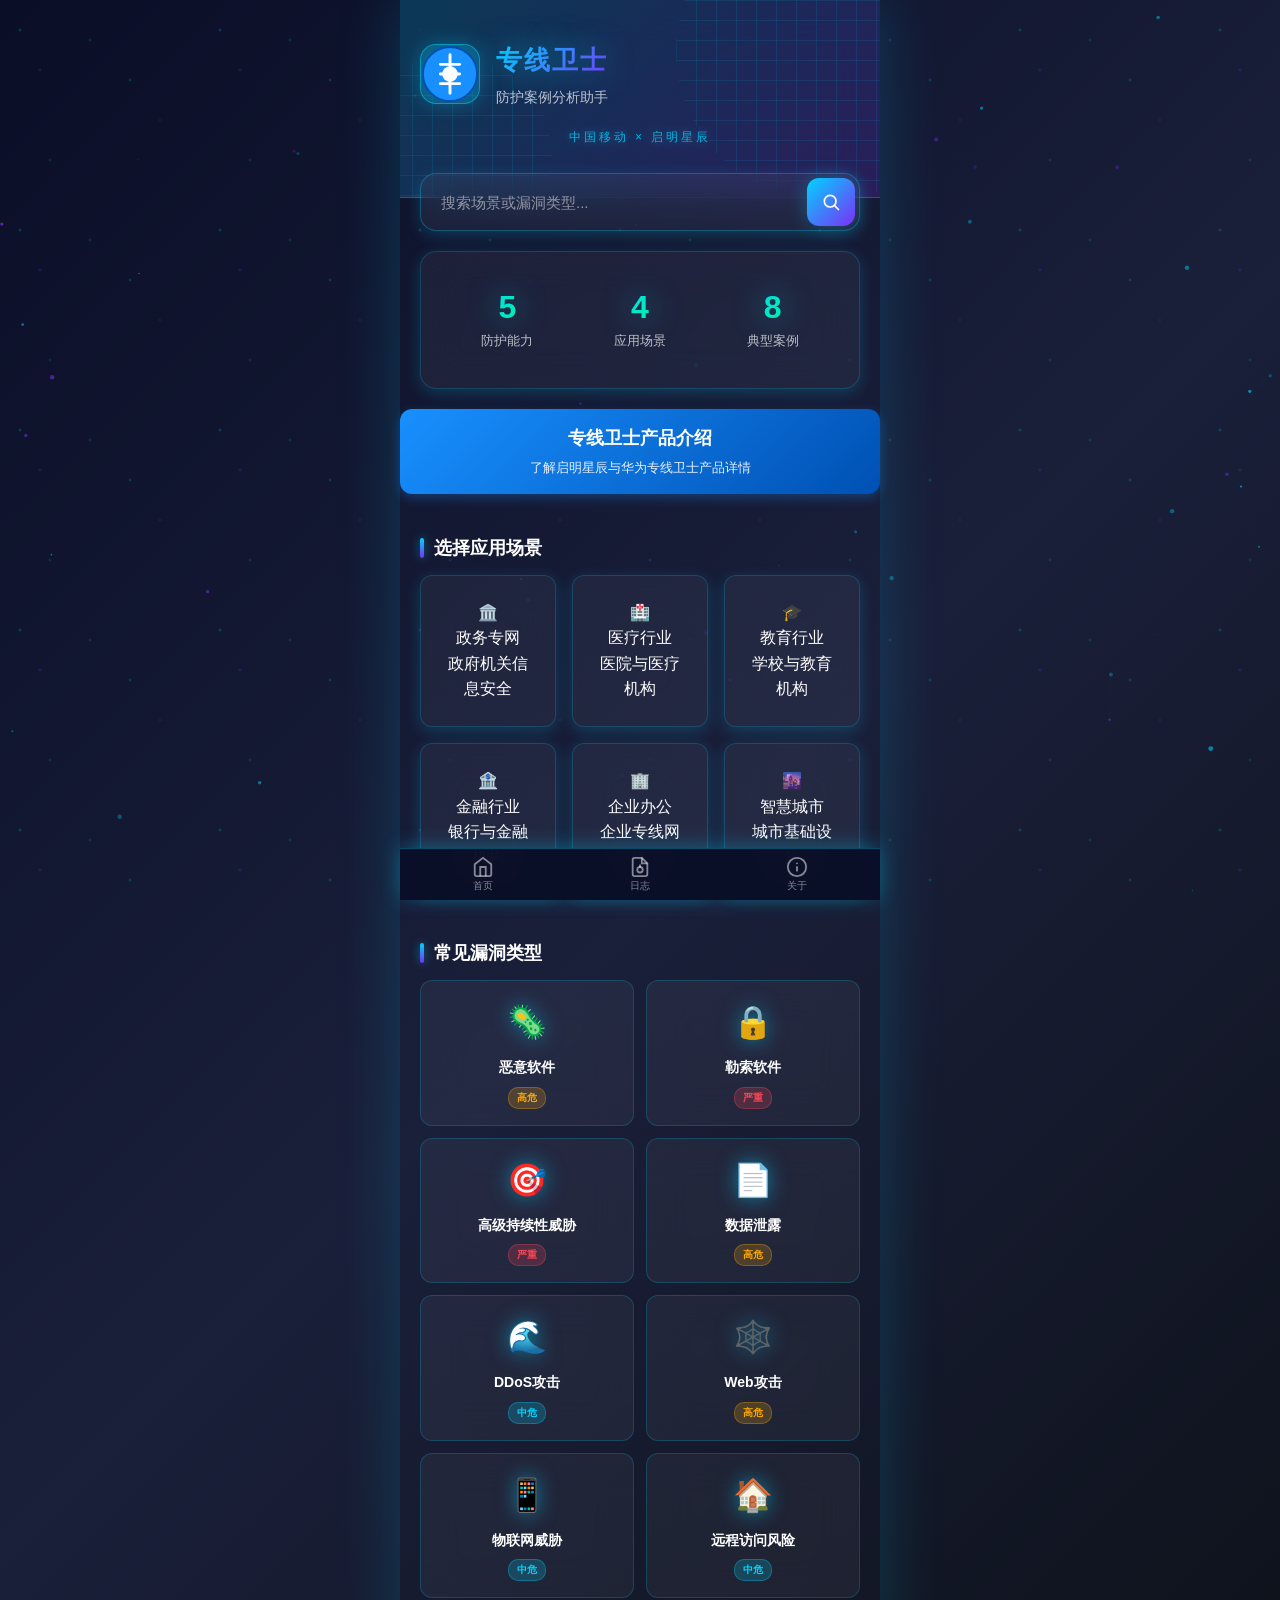
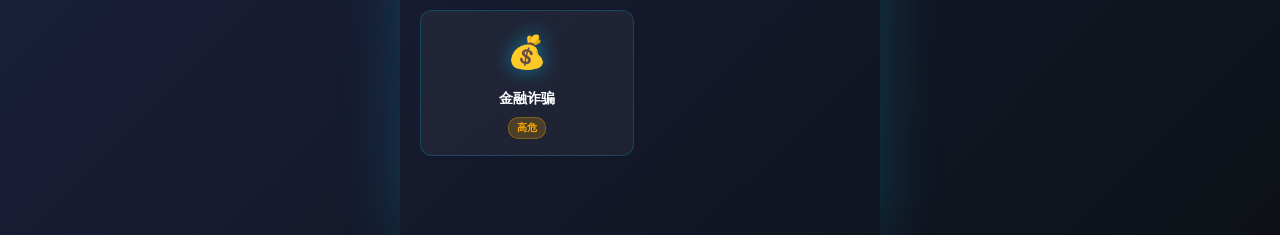
==== index.html @ b198fc7b "初始提交：专线卫士防护案例分析助手" ====
<!DOCTYPE html>
<html lang="zh-CN">
<head>
    <meta charset="UTF-8">
    <meta name="viewport" content="width=device-width, initial-scale=1.0, maximum-scale=1.0, user-scalable=no, viewport-fit=cover">
    <meta name="apple-mobile-web-app-capable" content="yes">
    <meta name="apple-mobile-web-app-status-bar-style" content="black-translucent">
    <meta name="theme-color" content="#ffffff">
    <meta name="apple-mobile-web-app-title" content="专线卫士">
    <title>专线卫士 - 防护案例分析助手</title>
    <link rel="stylesheet" href="styles-tech.css">
    <link rel="stylesheet" href="log-analysis-styles.css">
    <link rel="icon" href="data:image/svg+xml,<svg xmlns='http://www.w3.org/2000/svg' viewBox='0 0 100 100'><text y='.9em' font-size='90'>🛡️</text></svg>">
    <style>
        /* 终极适配：确保底部导航栏不被浏览器工具栏遮挡 */
        :root {
            --safe-area-inset-bottom: env(safe-area-inset-bottom, 0px);
            --safe-area-inset-bottom-constant: constant(safe-area-inset-bottom, 0px);
        }
        
        /* 针对不支持env()的浏览器的降级方案 */
        @supports not (padding-bottom: env(safe-area-inset-bottom)) {
            .tab-bar {
                padding-bottom: 60px !important;
            }
            #app {
                padding-bottom: 100px !important;
            }
        }
        
        /* 针对iOS Safari的特殊处理 */
        @supports (-webkit-touch-callout: none) {
            .tab-bar {
                padding-bottom: calc(70px + env(safe-area-inset-bottom, 0px)) !important;
            }
            #app {
                padding-bottom: calc(120px + env(safe-area-inset-bottom, 0px)) !important;
            }
        }
    </style>
</head>
<body>
    <div id="app">
        <!-- 页面容器 -->
        <div class="page-container">
            <!-- 首页 -->
            <div id="home-page" class="page active">
                <div class="header">
                    <div class="logo-section">
                        <div class="logo-icon">
                            <svg viewBox="0 0 60 60" width="60" height="60">
                                <circle cx="30" cy="30" r="28" fill="#1890ff" stroke="#0050b3" stroke-width="2"/>
                                <path d="M30 10 L30 50 M20 20 L40 20 M20 30 L40 30 M20 40 L40 40" stroke="white" stroke-width="3" stroke-linecap="round"/>
                                <circle cx="30" cy="30" r="8" fill="white"/>
                            </svg>
                        </div>
                        <div class="logo-text">
                            <h1>专线卫士</h1>
                            <p>防护案例分析助手</p>
                        </div>
                    </div>
                    <div class="subtitle">中国移动 × 启明星辰</div>
                </div>
                
                <div class="search-box">
                    <input type="text" id="search-input" placeholder="搜索场景或漏洞类型...">
                    <button class="search-btn">
                        <svg viewBox="0 0 24 24" width="20" height="20">
                            <circle cx="11" cy="11" r="7" fill="none" stroke="currentColor" stroke-width="2"/>
                            <line x1="16" y1="16" x2="21" y2="21" stroke="currentColor" stroke-width="2" stroke-linecap="round"/>
                        </svg>
                    </button>
                </div>
                
                <div class="quick-stats">
                    <div class="stat-item" onclick="switchTab('solutions')">
                        <span class="stat-num">8</span>
                        <span class="stat-label">防护能力</span>
                    </div>
                    <div class="stat-item" onclick="switchTab('scenarios')">
                        <span class="stat-num">6</span>
                        <span class="stat-label">应用场景</span>
                    </div>
                    <div class="stat-item" onclick="switchTab('cases')">
                        <span class="stat-num">12</span>
                        <span class="stat-label">典型案例</span>
                    </div>
                </div>
                
                <div class="product-button" onclick="window.location.href='product.html'" style="
                    background: linear-gradient(135deg, #1890ff 0%, #0050b3 100%);
                    color: white;
                    padding: 15px;
                    border-radius: 12px;
                    margin: 20px 0;
                    text-align: center;
                    box-shadow: 0 4px 12px rgba(24, 144, 255, 0.3);
                    cursor: pointer;
                ">
                    <div style="font-size: 18px; font-weight: 600; margin-bottom: 5px;">专线卫士产品介绍</div>
                    <div style="font-size: 13px; opacity: 0.9;">了解启明星辰与华为专线卫士产品详情</div>
                </div>
                
                <div class="section-title">
                    <span>选择应用场景</span>
                </div>
                
                <div class="scenario-grid" id="scenario-grid">
                    <!-- 场景卡片将由JS动态生成 -->
                </div>
                
                <div class="section-title">
                    <span>常见漏洞类型</span>
                </div>
                
                <div class="vulnerability-list" id="vulnerability-list">
                    <!-- 漏洞类型将由JS动态生成 -->
                </div>
            </div>
            
            <!-- 场景详情页 -->
            <div id="scenario-page" class="page">
                <div class="page-header">
                    <button class="back-btn" onclick="goBack()">
                        <svg viewBox="0 0 24 24" width="24" height="24">
                            <path d="M15 18l-6-6 6-6" fill="none" stroke="currentColor" stroke-width="2" stroke-linecap="round" stroke-linejoin="round"/>
                        </svg>
                    </button>
                    <h2 id="scenario-title">场景名称</h2>
                </div>
                
                <div class="scenario-info">
                    <div class="info-card">
                        <div class="info-icon">
                            <svg viewBox="0 0 24 24" width="24" height="24">
                                <circle cx="12" cy="12" r="10" fill="none" stroke="#1890ff" stroke-width="2"/>
                                <path d="M12 6v6l4 2" fill="none" stroke="#1890ff" stroke-width="2" stroke-linecap="round"/>
                            </svg>
                        </div>
                        <div class="info-content">
                            <h4>安全挑战</h4>
                            <p id="scenario-challenge">-</p>
                        </div>
                    </div>
                </div>
                
                <div class="section-title">
                    <span>相关漏洞类型</span>
                </div>
                
                <div class="scenario-vulnerabilities" id="scenario-vulnerabilities">
                    <!-- 相关漏洞将由JS动态生成 -->
                </div>
                
                <div class="section-title">
                    <span>防护案例</span>
                </div>
                
                <div class="case-list" id="case-list">
                    <!-- 案例将由JS动态生成 -->
                </div>
                
                <div class="section-title">
                    <span>专线卫士防护方案</span>
                </div>
                
                <div class="solution-card" id="solution-card">
                    <!-- 防护方案将由JS动态生成 -->
                </div>
            </div>
            
            <!-- 案例详情页 -->
            <div id="case-page" class="page">
                <div class="page-header">
                    <button class="back-btn" onclick="goBack()">
                        <svg viewBox="0 0 24 24" width="24" height="24">
                            <path d="M15 18l-6-6 6-6" fill="none" stroke="currentColor" stroke-width="2" stroke-linecap="round" stroke-linejoin="round"/>
                        </svg>
                    </button>
                    <h2>案例详情</h2>
                </div>
                
                <div class="case-detail" id="case-detail">
                    <!-- 案例详情将由JS动态生成 -->
                </div>
            </div>
            
            <!-- 漏洞详情页 -->
            <div id="vuln-page" class="page">
                <div class="page-header">
                    <button class="back-btn" onclick="goBack()">
                        <svg viewBox="0 0 24 24" width="24" height="24">
                            <path d="M15 18l-6-6 6-6" fill="none" stroke="currentColor" stroke-width="2" stroke-linecap="round" stroke-linejoin="round"/>
                        </svg>
                    </button>
                    <h2 id="vuln-title">漏洞类型</h2>
                </div>
                
                <div class="vuln-detail" id="vuln-detail">
                    <!-- 漏洞详情将由JS动态生成 -->
                </div>
            </div>
            
            <!-- 场景列表页（独立） -->
            <div id="scenarios-page" class="page">
                <div class="page-header">
                    <button class="back-btn" onclick="goBack()">
                        <svg viewBox="0 0 24 24" width="24" height="24">
                            <path d="M15 18l-6-6 6-6" fill="none" stroke="currentColor" stroke-width="2" stroke-linecap="round" stroke-linejoin="round"/>
                        </svg>
                    </button>
                    <div class="page-title">
                        <h2>应用场景</h2>
                        <p>选择行业场景，查看防护案例</p>
                    </div>
                </div>
                <div class="scenario-list-page" id="scenario-list-page">
                    <!-- 场景列表将由JS动态生成 -->
                </div>
            </div>
            
            <!-- 漏洞列表页（独立） -->
            <div id="vulns-page" class="page">
                <div class="page-header">
                    <button class="back-btn" onclick="goBack()">
                        <svg viewBox="0 0 24 24" width="24" height="24">
                            <path d="M15 18l-6-6 6-6" fill="none" stroke="currentColor" stroke-width="2" stroke-linecap="round" stroke-linejoin="round"/>
                        </svg>
                    </button>
                    <div class="page-title">
                        <h2>漏洞类型</h2>
                        <p>了解常见安全威胁与防护方案</p>
                    </div>
                </div>
                <div class="vuln-list-page" id="vuln-list-page">
                    <!-- 漏洞列表将由JS动态生成 -->
                </div>
            </div>
            
            <!-- 防护能力页面 -->
            <div id="solutions-page" class="page">
                <div class="page-header">
                    <button class="back-btn" onclick="goBack()">
                        <svg viewBox="0 0 24 24" width="24" height="24">
                            <path d="M15 18l-6-6 6-6" fill="none" stroke="currentColor" stroke-width="2" stroke-linecap="round" stroke-linejoin="round"/>
                        </svg>
                    </button>
                    <div class="page-title">
                        <h2>防护能力</h2>
                        <p>专线卫士八大核心防护能力</p>
                    </div>
                </div>
                <div class="solutions-list" id="solutions-list">
                    <!-- 防护能力列表将由JS动态生成 -->
                </div>
            </div>
            
            <!-- 典型案例页面 -->
            <div id="cases-page" class="page">
                <div class="page-header">
                    <button class="back-btn" onclick="goBack()">
                        <svg viewBox="0 0 24 24" width="24" height="24">
                            <path d="M15 18l-6-6 6-6" fill="none" stroke="currentColor" stroke-width="2" stroke-linecap="round" stroke-linejoin="round"/>
                        </svg>
                    </button>
                    <div class="page-title">
                        <h2>典型案例</h2>
                        <p>各行业安全防护成功案例</p>
                    </div>
                </div>
                <div class="cases-list" id="cases-list">
                    <!-- 典型案例列表将由JS动态生成 -->
                </div>
            </div>
            
            <!-- 关于页面 -->
            <div id="about-page" class="page">
                <div class="page-header">
                    <button class="back-btn" onclick="goBack()">
                        <svg viewBox="0 0 24 24" width="24" height="24">
                            <path d="M15 18l-6-6 6-6" fill="none" stroke="currentColor" stroke-width="2" stroke-linecap="round" stroke-linejoin="round"/>
                        </svg>
                    </button>
                    <div class="page-title">
                        <h2>关于</h2>
                        <p>产品信息与相关协议</p>
                    </div>
                </div>
                <div class="about-content" id="about-content">
                    <!-- 关于页面内容将由JS动态生成 -->
                </div>
            </div>
            
            <!-- 案例详情页 -->
            <div id="case-detail-page" class="page">
                <div class="page-header">
                    <button class="back-btn" onclick="goBack()">
                        <svg viewBox="0 0 24 24" width="24" height="24">
                            <path d="M15 18l-6-6 6-6" fill="none" stroke="currentColor" stroke-width="2" stroke-linecap="round" stroke-linejoin="round"/>
                        </svg>
                    </button>
                    <div class="page-title">
                        <h2>案例详情</h2>
                        <p>查看完整案例信息</p>
                    </div>
                </div>
                <div class="case-detail-content" id="case-detail-content">
                    <!-- 案例详情内容将由JS动态生成 -->
                </div>
            </div>
            
            <!-- 日志分析页面 -->
            <div id="log-analysis-page" class="page">
                <div class="page-header">
                    <button class="back-btn" onclick="goBack()">
                        <svg viewBox="0 0 24 24" width="24" height="24">
                            <path d="M15 18l-6-6 6-6" fill="none" stroke="currentColor" stroke-width="2" stroke-linecap="round" stroke-linejoin="round"/>
                        </svg>
                    </button>
                    <div class="page-title">
                        <h2>日志分析</h2>
                        <p>上传日志，智能分析安全威胁</p>
                    </div>
                </div>
                <div class="log-analysis-content" id="log-analysis-content">
                    <!-- 日志分析内容将由JS动态生成 -->
                </div>
            </div>

            <!-- 协议详情页 -->
            <div id="agreement-page" class="page">
                <div class="page-header">
                    <button class="back-btn" onclick="goBack()">
                        <svg viewBox="0 0 24 24" width="24" height="24">
                            <path d="M15 18l-6-6 6-6" fill="none" stroke="currentColor" stroke-width="2" stroke-linecap="round" stroke-linejoin="round"/>
                        </svg>
                    </button>
                    <div class="page-title">
                        <h2 id="agreement-title">协议详情</h2>
                    </div>
                </div>
                <div class="agreement-content" id="agreement-content">
                    <!-- 协议内容将由JS动态生成 -->
                </div>
            </div>
            
            <!-- 证书详情页 -->
            <div id="certificate-page" class="page">
                <div class="page-header">
                    <button class="back-btn" onclick="goBack()">
                        <svg viewBox="0 0 24 24" width="24" height="24">
                            <path d="M15 18l-6-6 6-6" fill="none" stroke="currentColor" stroke-width="2" stroke-linecap="round" stroke-linejoin="round"/>
                        </svg>
                    </button>
                    <div class="page-title">
                        <h2 id="certificate-title">证书详情</h2>
                    </div>
                </div>
                <div class="certificate-content" id="certificate-content">
                    <!-- 证书内容将由JS动态生成 -->
                </div>
            </div>
            
        </div>
        
        <!-- 底部导航 -->
        <div class="tab-bar">
            <div class="tab-item" data-page="home" onclick="switchTab('home')">
                <svg viewBox="0 0 24 24" width="24" height="24">
                    <path d="M3 9l9-7 9 7v11a2 2 0 01-2 2H5a2 2 0 01-2-2V9z" fill="none" stroke="currentColor" stroke-width="2"/>
                    <polyline points="9,22 9,12 15,12 15,22" fill="none" stroke="currentColor" stroke-width="2"/>
                </svg>
                <span>首页</span>
            </div>
            <div class="tab-item" data-page="log-analysis" onclick="switchTab('log-analysis')">
                <svg viewBox="0 0 24 24" width="24" height="24">
                    <path d="M14 2H6a2 2 0 00-2 2v16a2 2 0 002 2h12a2 2 0 002-2V8z" fill="none" stroke="currentColor" stroke-width="2"/>
                    <polyline points="14,2 14,8 20,8" fill="none" stroke="currentColor" stroke-width="2"/>
                    <circle cx="12" cy="15" r="3" fill="none" stroke="currentColor" stroke-width="2"/>
                    <line x1="12" y1="12" x2="12" y2="10" stroke="currentColor" stroke-width="2" stroke-linecap="round"/>
                </svg>
                <span>日志</span>
            </div>
            <div class="tab-item" data-page="about" onclick="switchTab('about')">
                <svg viewBox="0 0 24 24" width="24" height="24">
                    <circle cx="12" cy="12" r="10" fill="none" stroke="currentColor" stroke-width="2"/>
                    <path d="M12 16v-4M12 8h.01" fill="none" stroke="currentColor" stroke-width="2" stroke-linecap="round"/>
                </svg>
                <span>关于</span>
            </div>
        </div>
    </div>

    <script src="app.js"></script>
    <script src="effects.js"></script>
</body>
</html>
---- styles-tech.css ----
/* 科技感主题样式 - 专线卫士 */

/* 全局样式重置 */
* {
    margin: 0;
    padding: 0;
    box-sizing: border-box;
    -webkit-tap-highlight-color: transparent;
}

:root {
    /* 科技感配色 */
    --primary-color: #00d4ff;
    --primary-dark: #0099cc;
    --primary-light: rgba(0, 212, 255, 0.1);
    --secondary-color: #7b2ff7;
    --accent-color: #00ff88;
    
    /* 背景色 */
    --bg-gradient-start: #0a0e27;
    --bg-gradient-mid: #1a1f3a;
    --bg-gradient-end: #0d1117;
    
    /* 卡片背景 */
    --card-bg: rgba(255, 255, 255, 0.05);
    --card-border: rgba(255, 255, 255, 0.1);
    
    /* 文字颜色 */
    --text-primary: #ffffff;
    --text-secondary: rgba(255, 255, 255, 0.7);
    --text-tertiary: rgba(255, 255, 255, 0.5);
    
    /* 功能色 */
    --success-color: #00ff88;
    --warning-color: #ffaa00;
    --danger-color: #ff4757;
    
    /* 阴影 */
    --shadow-sm: 0 2px 8px rgba(0, 212, 255, 0.2);
    --shadow-md: 0 4px 16px rgba(0, 212, 255, 0.3);
    --shadow-lg: 0 8px 32px rgba(0, 212, 255, 0.4);
    
    /* 圆角 */
    --border-radius: 16px;
    --border-radius-sm: 12px;
    
    /* 过渡 */
    --transition: all 0.3s cubic-bezier(0.4, 0, 0.2, 1);
}

body {
    font-family: -apple-system, BlinkMacSystemFont, 'Segoe UI', 'PingFang SC', 'Hiragino Sans GB', 'Microsoft YaHei', sans-serif;
    background: linear-gradient(135deg, var(--bg-gradient-start) 0%, var(--bg-gradient-mid) 50%, var(--bg-gradient-end) 100%);
    color: var(--text-primary);
    line-height: 1.6;
    min-height: 100vh;
    overflow-x: hidden;
    -webkit-font-smoothing: antialiased;
    position: relative;
}

/* 粒子背景 */
body::before {
    content: '';
    position: fixed;
    top: 0;
    left: 0;
    width: 100%;
    height: 100%;
    background-image: 
        radial-gradient(2px 2px at 20px 30px, rgba(0, 212, 255, 0.3), transparent),
        radial-gradient(2px 2px at 40px 70px, rgba(123, 47, 247, 0.3), transparent),
        radial-gradient(2px 2px at 50px 160px, rgba(0, 212, 255, 0.2), transparent),
        radial-gradient(2px 2px at 90px 40px, rgba(0, 255, 136, 0.2), transparent),
        radial-gradient(2px 2px at 130px 80px, rgba(0, 212, 255, 0.3), transparent),
        radial-gradient(2px 2px at 160px 120px, rgba(123, 47, 247, 0.2), transparent);
    background-size: 200px 200px;
    animation: particleMove 20s linear infinite;
    pointer-events: none;
    z-index: 0;
}

@keyframes particleMove {
    0% {
        transform: translate(0, 0);
    }
    100% {
        transform: translate(-200px, -200px);
    }
}

#app {
    min-height: 100vh;
    padding-bottom: 80px;
    max-width: 480px;
    margin: 0 auto;
    position: relative;
    z-index: 1;
    background: transparent;
}

/* 页面容器 */
.page-container {
    min-height: 100vh;
    position: relative;
}

.page {
    display: none;
    animation: fadeIn 0.3s ease;
}

.page.active {
    display: block;
}

@keyframes fadeIn {
    from {
        opacity: 0;
        transform: translateY(10px);
    }
    to {
        opacity: 1;
        transform: translateY(0);
    }
}

/* 首页头部 - 科技感设计 */
.header {
    background: linear-gradient(135deg, rgba(0, 212, 255, 0.2) 0%, rgba(123, 47, 247, 0.2) 100%);
    backdrop-filter: blur(20px);
    -webkit-backdrop-filter: blur(20px);
    padding: 40px 20px 50px;
    color: white;
    position: relative;
    overflow: hidden;
    border-bottom: 1px solid rgba(0, 212, 255, 0.3);
}

.header::before {
    content: '';
    position: absolute;
    top: -50%;
    right: -20%;
    width: 300px;
    height: 300px;
    background: radial-gradient(circle, rgba(0, 212, 255, 0.3), transparent);
    border-radius: 50%;
    animation: float 6s ease-in-out infinite;
}

.header::after {
    content: '';
    position: absolute;
    bottom: -30%;
    left: -10%;
    width: 200px;
    height: 200px;
    background: radial-gradient(circle, rgba(123, 47, 247, 0.3), transparent);
    border-radius: 50%;
    animation: float 8s ease-in-out infinite reverse;
}

/* 网格线装饰 */
.header::before,
.header::after {
    background: 
        linear-gradient(90deg, rgba(0, 212, 255, 0.1) 1px, transparent 1px),
        linear-gradient(0deg, rgba(0, 212, 255, 0.1) 1px, transparent 1px);
    background-size: 20px 20px;
}

@keyframes float {
    0%, 100% {
        transform: translate(0, 0);
    }
    50% {
        transform: translate(20px, -20px);
    }
}

.logo-section {
    display: flex;
    align-items: center;
    gap: 16px;
    position: relative;
    z-index: 1;
}

.logo-icon {
    flex-shrink: 0;
    width: 60px;
    height: 60px;
    background: rgba(0, 212, 255, 0.2);
    border-radius: 16px;
    display: flex;
    align-items: center;
    justify-content: center;
    backdrop-filter: blur(10px);
    border: 1px solid rgba(0, 212, 255, 0.5);
    box-shadow: 0 0 20px rgba(0, 212, 255, 0.3);
    animation: iconGlow 2s ease-in-out infinite;
}

@keyframes iconGlow {
    0%, 100% {
        box-shadow: 0 0 20px rgba(0, 212, 255, 0.3);
    }
    50% {
        box-shadow: 0 0 30px rgba(0, 212, 255, 0.6);
    }
}

.logo-text h1 {
    font-size: 26px;
    font-weight: 700;
    margin-bottom: 4px;
    background: linear-gradient(135deg, #00d4ff 0%, #7b2ff7 100%);
    -webkit-background-clip: text;
    -webkit-text-fill-color: transparent;
    background-clip: text;
    letter-spacing: 2px;
    text-shadow: 0 0 30px rgba(0, 212, 255, 0.5);
}

.logo-text p {
    font-size: 14px;
    opacity: 0.9;
    font-weight: 400;
    color: rgba(255, 255, 255, 0.8);
}

.subtitle {
    margin-top: 20px;
    font-size: 12px;
    opacity: 0.8;
    text-align: center;
    letter-spacing: 3px;
    color: var(--primary-color);
    text-shadow: 0 0 10px rgba(0, 212, 255, 0.5);
}

/* 搜索框 - 科技感设计 */
.search-box {
    margin: -25px 20px 20px;
    background: rgba(255, 255, 255, 0.05);
    backdrop-filter: blur(20px);
    -webkit-backdrop-filter: blur(20px);
    border-radius: var(--border-radius);
    box-shadow: 0 4px 16px rgba(0, 212, 255, 0.2);
    display: flex;
    align-items: center;
    padding: 4px;
    position: relative;
    z-index: 10;
    transition: var(--transition);
    border: 1px solid rgba(0, 212, 255, 0.3);
}

.search-box:focus-within {
    box-shadow: 0 4px 20px rgba(0, 212, 255, 0.4);
    transform: translateY(-2px);
    border-color: var(--primary-color);
}

.search-box input {
    flex: 1;
    border: none;
    padding: 14px 16px;
    font-size: 15px;
    outline: none;
    background: transparent;
    color: var(--text-primary);
}

.search-box input::placeholder {
    color: var(--text-tertiary);
}

.search-box .search-btn {
    width: 48px;
    height: 48px;
    border: none;
    background: linear-gradient(135deg, var(--primary-color) 0%, var(--secondary-color) 100%);
    border-radius: 12px;
    color: white;
    cursor: pointer;
    display: flex;
    align-items: center;
    justify-content: center;
    transition: var(--transition);
    box-shadow: 0 0 20px rgba(0, 212, 255, 0.3);
}

.search-box .search-btn:hover {
    transform: scale(1.05);
    box-shadow: 0 0 30px rgba(0, 212, 255, 0.6);
}

.search-box .search-btn:active {
    transform: scale(0.95);
}

/* 快速统计 - 科技感卡片 */
.quick-stats {
    display: flex;
    justify-content: space-around;
    padding: 24px 20px;
    background: rgba(255, 255, 255, 0.05);
    backdrop-filter: blur(20px);
    -webkit-backdrop-filter: blur(20px);
    margin: 0 20px 20px;
    border-radius: var(--border-radius);
    box-shadow: 0 4px 16px rgba(0, 212, 255, 0.2);
    border: 1px solid rgba(0, 212, 255, 0.2);
}

.stat-item {
    text-align: center;
    cursor: pointer;
    transition: var(--transition);
    padding: 12px 20px;
    border-radius: 12px;
    flex: 1;
    position: relative;
    overflow: hidden;
}

.stat-item::before {
    content: '';
    position: absolute;
    top: 0;
    left: -100%;
    width: 100%;
    height: 100%;
    background: linear-gradient(90deg, transparent, rgba(0, 212, 255, 0.1), transparent);
    transition: left 0.5s ease;
}

.stat-item:hover::before {
    left: 100%;
}

.stat-item:hover {
    background: rgba(0, 212, 255, 0.1);
    transform: translateY(-4px);
    box-shadow: 0 4px 12px rgba(0, 212, 255, 0.3);
}

.stat-item:active {
    transform: translateY(-2px);
}

.stat-num {
    display: block;
    font-size: 32px;
    font-weight: 700;
    background: linear-gradient(135deg, var(--primary-color) 0%, var(--accent-color) 100%);
    -webkit-background-clip: text;
    -webkit-text-fill-color: transparent;
    background-clip: text;
    line-height: 1.2;
    text-shadow: 0 0 30px rgba(0, 212, 255, 0.5);
}

.stat-label {
    font-size: 13px;
    color: var(--text-secondary);
    margin-top: 4px;
    font-weight: 500;
}

/* 区块标题 */
.section-title {
    padding: 20px 20px 12px;
    font-size: 18px;
    font-weight: 600;
    color: var(--text-primary);
}

.section-title span {
    position: relative;
    padding-left: 14px;
}

.section-title span::before {
    content: '';
    position: absolute;
    left: 0;
    top: 50%;
    transform: translateY(-50%);
    width: 4px;
    height: 20px;
    background: linear-gradient(180deg, var(--primary-color) 0%, var(--secondary-color) 100%);
    border-radius: 2px;
    box-shadow: 0 0 10px rgba(0, 212, 255, 0.5);
}

/* 场景网格 - 科技感卡片 */
.scenario-grid {
    display: grid;
    grid-template-columns: repeat(2, 1fr);
    gap: 16px;
    padding: 0 20px 24px;
}

.scenario-card {
    background: rgba(255, 255, 255, 0.05);
    backdrop-filter: blur(20px);
    -webkit-backdrop-filter: blur(20px);
    border-radius: var(--border-radius-sm);
    padding: 24px 20px;
    text-align: center;
    box-shadow: 0 4px 16px rgba(0, 212, 255, 0.2);
    cursor: pointer;
    transition: var(--transition);
    border: 1px solid rgba(0, 212, 255, 0.2);
    position: relative;
    overflow: hidden;
}

.scenario-card::before {
    content: '';
    position: absolute;
    top: 0;
    left: 0;
    right: 0;
    height: 3px;
    background: linear-gradient(90deg, var(--primary-color) 0%, var(--secondary-color) 100%);
    transform: scaleX(0);
    transition: var(--transition);
    box-shadow: 0 0 10px rgba(0, 212, 255, 0.5);
}

.scenario-card:hover {
    transform: translateY(-6px);
    box-shadow: 0 8px 24px rgba(0, 212, 255, 0.4);
    border-color: var(--primary-color);
    background: rgba(0, 212, 255, 0.1);
}

.scenario-card:hover::before {
    transform: scaleX(1);
}

.scenario-card:active {
    transform: translateY(-3px);
}

.scenario-card .icon {
    font-size: 40px;
    margin-bottom: 16px;
    display: block;
    filter: drop-shadow(0 0 10px rgba(0, 212, 255, 0.5));
}

.scenario-card h3 {
    font-size: 16px;
    font-weight: 600;
    color: var(--text-primary);
    margin-bottom: 8px;
}

.scenario-card p {
    font-size: 12px;
    color: var(--text-secondary);
    line-height: 1.5;
}

/* 漏洞列表 - 科技感设计 */
.vulnerability-list {
    padding: 0 20px 24px;
}

.vuln-item {
    background: rgba(255, 255, 255, 0.05);
    backdrop-filter: blur(20px);
    -webkit-backdrop-filter: blur(20px);
    border-radius: var(--border-radius-sm);
    padding: 18px;
    margin-bottom: 12px;
    box-shadow: 0 4px 12px rgba(0, 212, 255, 0.15);
    cursor: pointer;
    transition: var(--transition);
    display: flex;
    align-items: center;
    gap: 16px;
    border-left: 4px solid transparent;
    border: 1px solid rgba(0, 212, 255, 0.15);
}

.vuln-item:hover {
    box-shadow: 0 4px 20px rgba(0, 212, 255, 0.3);
    transform: translateX(4px);
    border-left-color: var(--danger-color);
    background: rgba(255, 71, 87, 0.05);
}

.vuln-item:active {
    transform: translateX(2px);
}

.vuln-item .vuln-icon {
    width: 52px;
    height: 52px;
    border-radius: 14px;
    display: flex;
    align-items: center;
    justify-content: center;
    font-size: 24px;
    flex-shrink: 0;
    background: rgba(255, 71, 87, 0.1);
    border: 1px solid rgba(255, 71, 87, 0.3);
}

.vuln-item .vuln-info {
    flex: 1;
}

.vuln-item .vuln-info h4 {
    font-size: 16px;
    font-weight: 600;
    color: var(--text-primary);
    margin-bottom: 6px;
}

.vuln-item .vuln-info p {
    font-size: 13px;
    color: var(--text-secondary);
    line-height: 1.5;
}

.vuln-item .arrow {
    color: var(--text-tertiary);
    font-size: 20px;
    flex-shrink: 0;
}

/* 页面头部 - 科技感设计 */
.page-header {
    background: linear-gradient(135deg, rgba(0, 212, 255, 0.2) 0%, rgba(123, 47, 247, 0.2) 100%);
    backdrop-filter: blur(20px);
    -webkit-backdrop-filter: blur(20px);
    padding: 20px;
    display: flex;
    align-items: center;
    gap: 16px;
    color: white;
    position: sticky;
    top: 0;
    z-index: 100;
    box-shadow: 0 2px 8px rgba(0, 212, 255, 0.3);
    border-bottom: 1px solid rgba(0, 212, 255, 0.3);
}

.back-btn {
    background: rgba(0, 212, 255, 0.2);
    border: 1px solid rgba(0, 212, 255, 0.5);
    border-radius: 10px;
    width: 40px;
    height: 40px;
    display: flex;
    align-items: center;
    justify-content: center;
    cursor: pointer;
    transition: all 0.3s ease;
    flex-shrink: 0;
    box-shadow: 0 0 10px rgba(0, 212, 255, 0.3);
}

.back-btn:hover {
    background: rgba(0, 212, 255, 0.3);
    transform: scale(1.05);
    box-shadow: 0 0 20px rgba(0, 212, 255, 0.5);
}

.back-btn:active {
    transform: scale(0.95);
}

.back-btn svg {
    color: white;
}

.page-title {
    flex: 1;
}

.page-title h2 {
    font-size: 20px;
    font-weight: 600;
    margin-bottom: 4px;
    background: linear-gradient(135deg, #ffffff 0%, var(--primary-color) 100%);
    -webkit-background-clip: text;
    -webkit-text-fill-color: transparent;
    background-clip: text;
}

.page-title p {
    font-size: 13px;
    opacity: 0.9;
    color: var(--text-secondary);
}

/* 场景信息卡片 */
.scenario-info {
    padding: 20px;
}

.info-card {
    background: rgba(255, 255, 255, 0.05);
    backdrop-filter: blur(20px);
    -webkit-backdrop-filter: blur(20px);
    border-radius: var(--border-radius);
    padding: 20px;
    box-shadow: 0 4px 16px rgba(0, 212, 255, 0.2);
    display: flex;
    gap: 16px;
    border: 1px solid rgba(0, 212, 255, 0.2);
}

.info-icon {
    width: 48px;
    height: 48px;
    background: rgba(0, 212, 255, 0.1);
    border-radius: 12px;
    display: flex;
    align-items: center;
    justify-content: center;
    flex-shrink: 0;
    border: 1px solid rgba(0, 212, 255, 0.3);
}

.info-content h4 {
    font-size: 14px;
    color: var(--text-secondary);
    margin-bottom: 8px;
}

.info-content p {
    font-size: 15px;
    color: var(--text-primary);
    line-height: 1.6;
}

/* 继续添加其他页面样式... */
/* 由于文件较长，我会分段添加 */

/* 案例列表 - 科技感卡片 */
.case-list {
    padding: 0 20px 20px;
}

.case-item {
    background: rgba(255, 255, 255, 0.05);
    backdrop-filter: blur(20px);
    -webkit-backdrop-filter: blur(20px);
    border-radius: var(--border-radius);
    overflow: hidden;
    margin-bottom: 12px;
    box-shadow: 0 4px 16px rgba(0, 212, 255, 0.2);
    cursor: pointer;
    transition: var(--transition);
    border: 1px solid rgba(0, 212, 255, 0.15);
}

.case-item:hover {
    box-shadow: 0 8px 24px rgba(0, 212, 255, 0.4);
    transform: translateY(-2px);
    border-color: var(--primary-color);
}

.case-item .case-header {
    padding: 16px;
    display: flex;
    justify-content: space-between;
    align-items: center;
    background: linear-gradient(135deg, rgba(0, 212, 255, 0.1) 0%, rgba(123, 47, 247, 0.1) 100%);
    border-bottom: 1px solid rgba(0, 212, 255, 0.2);
}

.case-item .case-title {
    font-size: 15px;
    font-weight: 600;
    color: var(--primary-color);
}

.case-item .case-tag {
    padding: 4px 10px;
    background: linear-gradient(135deg, var(--primary-color) 0%, var(--secondary-color) 100%);
    color: white;
    border-radius: 20px;
    font-size: 11px;
    box-shadow: 0 0 10px rgba(0, 212, 255, 0.3);
}

.case-item .case-body {
    padding: 16px;
}

.case-item .case-desc {
    font-size: 14px;
    color: var(--text-secondary);
    line-height: 1.6;
    margin-bottom: 12px;
}

.case-item .case-result {
    display: flex;
    align-items: center;
    gap: 8px;
    padding: 10px 12px;
    background: rgba(0, 255, 136, 0.05);
    border-radius: 8px;
    font-size: 13px;
    color: var(--accent-color);
    border: 1px solid rgba(0, 255, 136, 0.2);
}

/* 防护方案卡片 */
.solution-card {
    padding: 0 20px 20px;
}

.solution-item {
    background: rgba(255, 255, 255, 0.05);
    backdrop-filter: blur(20px);
    -webkit-backdrop-filter: blur(20px);
    border-radius: var(--border-radius);
    padding: 16px;
    margin-bottom: 12px;
    box-shadow: 0 4px 12px rgba(0, 212, 255, 0.15);
    border-left: 4px solid var(--primary-color);
    border: 1px solid rgba(0, 212, 255, 0.2);
}

.solution-item h4 {
    font-size: 15px;
    font-weight: 600;
    color: var(--primary-color);
    margin-bottom: 10px;
    display: flex;
    align-items: center;
    gap: 8px;
    text-shadow: 0 0 10px rgba(0, 212, 255, 0.3);
}

.solution-item ul {
    list-style: none;
    padding: 0;
}

.solution-item li {
    font-size: 14px;
    color: var(--text-secondary);
    padding: 6px 0;
    padding-left: 20px;
    position: relative;
}

.solution-item li::before {
    content: '✓';
    position: absolute;
    left: 0;
    color: var(--accent-color);
    font-weight: bold;
    text-shadow: 0 0 10px rgba(0, 255, 136, 0.5);
}

/* 底部导航 - 科技感设计 */
.tab-bar {
    position: fixed;
    bottom: 0;
    left: 0;
    right: 0;
    background: rgba(10, 14, 39, 0.95);
    backdrop-filter: blur(20px);
    -webkit-backdrop-filter: blur(20px);
    display: flex;
    justify-content: space-around;
    align-items: center;
    padding: 4px 4px 26px 4px;
    box-shadow: 0 -2px 20px rgba(0, 212, 255, 0.3);
    z-index: 2147483647;
    border-top: 1px solid rgba(0, 212, 255, 0.3);
    -webkit-transform: translate3d(0, 0, 0);
    transform: translate3d(0, 0, 0);
}

/* 移动端优化 */
@media (max-width: 480px) {
    #app {
        padding-bottom: 70px;
    }

    .tab-bar {
        padding: 4px 2px 28px 2px;
        gap: 0;
        background: rgba(10, 14, 39, 0.95);
    }

    .tab-item {
        padding: 4px 6px;
        gap: 2px;
        max-width: 80px;
    }

    .tab-item svg {
        width: 24px;
        height: 24px;
    }

    .tab-item span {
        font-size: 10px;
        line-height: 1.1;
        font-weight: 500;
    }
}

.tab-item {
    display: flex;
    flex-direction: column;
    align-items: center;
    justify-content: center;
    gap: 2px;
    padding: 3px 6px;
    cursor: pointer;
    transition: all 0.25s ease;
    color: rgba(255, 255, 255, 0.5);
    flex: 1;
    max-width: 80px;
    min-width: 0;
    border-radius: 8px;
}

.tab-item:hover {
    background: rgba(0, 212, 255, 0.1);
    color: var(--primary-color);
}

.tab-item.active {
    color: var(--primary-color);
    background: rgba(0, 212, 255, 0.15);
    box-shadow: 0 0 20px rgba(0, 212, 255, 0.2);
}

.tab-item.active svg {
    transform: scale(1.15);
    filter: drop-shadow(0 0 10px rgba(0, 212, 255, 0.5));
}

.tab-item svg {
    width: 22px;
    height: 22px;
    flex-shrink: 0;
    transition: all 0.25s ease;
}

.tab-item span {
    font-size: 10px;
    white-space: nowrap;
    overflow: hidden;
    text-overflow: ellipsis;
    max-width: 100%;
    line-height: 1.1;
    font-weight: 500;
}

.tab-item.active span {
    font-weight: 600;
}

/* 加载动画 */
.loading {
    display: flex;
    justify-content: center;
    align-items: center;
    padding: 40px;
}

.loading-spinner {
    width: 40px;
    height: 40px;
    border: 3px solid rgba(0, 212, 255, 0.2);
    border-top-color: var(--primary-color);
    border-radius: 50%;
    animation: spin 1s linear infinite;
    box-shadow: 0 0 20px rgba(0, 212, 255, 0.3);
}

@keyframes spin {
    to {
        transform: rotate(360deg);
    }
}

/* 滚动条美化 */
::-webkit-scrollbar {
    width: 6px;
}

::-webkit-scrollbar-track {
    background: rgba(255, 255, 255, 0.05);
}

::-webkit-scrollbar-thumb {
    background: linear-gradient(180deg, var(--primary-color) 0%, var(--secondary-color) 100%);
    border-radius: 3px;
}

::-webkit-scrollbar-thumb:hover {
    background: linear-gradient(180deg, var(--primary-dark) 0%, #6a1fd6 100%);
}

/* 动画效果 */
@keyframes pulse {
    0%, 100% {
        opacity: 1;
    }
    50% {
        opacity: 0.7;
    }
}

@keyframes slideInRight {
    from {
        opacity: 0;
        transform: translateX(20px);
    }
    to {
        opacity: 1;
        transform: translateX(0);
    }
}

@keyframes slideInUp {
    from {
        opacity: 0;
        transform: translateY(20px);
    }
    to {
        opacity: 1;
        transform: translateY(0);
    }
}

/* 卡片悬停效果增强 */
.scenario-card,
.vuln-item,
.case-item {
    animation: slideInUp 0.3s ease;
}

/* 按钮点击波纹效果 */
button {
    position: relative;
    overflow: hidden;
}

button::after {
    content: '';
    position: absolute;
    top: 50%;
    left: 50%;
    width: 0;
    height: 0;
    border-radius: 50%;
    background: rgba(255, 255, 255, 0.5);
    transform: translate(-50%, -50%);
    transition: width 0.6s, height 0.6s;
}

button:active::after {
    width: 300px;
    height: 300px;
    opacity: 0;
}

/* 响应式设计 */
@media (min-width: 769px) {
    .scenario-grid {
        grid-template-columns: repeat(3, 1fr);
    }
    
    #app {
        background: transparent;
        box-shadow: 0 0 60px rgba(0, 212, 255, 0.2);
    }
    
    body {
        background: linear-gradient(135deg, #0a0e27 0%, #1a1f3a 50%, #0d1117 100%);
    }
    
    .tab-bar {
        max-width: 480px;
        left: 50%;
        transform: translateX(-50%);
    }
}

/* 打印样式 */
@media print {
    .tab-bar,
    .search-box,
    .page-header .back-btn {
        display: none;
    }
    
    #app {
        padding-bottom: 0;
    }
    
    body {
        background: white;
        color: black;
    }
}

/* ============================================
   漏洞按钮网格布局 - 科技感设计
   ============================================ */

.vuln-button-grid {
    display: grid;
    grid-template-columns: repeat(auto-fill, minmax(150px, 1fr));
    gap: 12px;
    padding: 0 20px 24px;
}

.vuln-button {
    background: rgba(255, 255, 255, 0.05);
    backdrop-filter: blur(20px);
    -webkit-backdrop-filter: blur(20px);
    border-radius: 12px;
    padding: 16px;
    text-align: center;
    cursor: pointer;
    transition: all 0.3s cubic-bezier(0.4, 0, 0.2, 1);
    border: 1px solid rgba(0, 212, 255, 0.2);
    position: relative;
    overflow: hidden;
}

.vuln-button::before {
    content: '';
    position: absolute;
    top: 0;
    left: 0;
    right: 0;
    height: 3px;
    background: linear-gradient(90deg, var(--primary-color) 0%, var(--secondary-color) 100%);
    transform: scaleX(0);
    transition: transform 0.3s ease;
}

.vuln-button:hover {
    transform: translateY(-4px);
    box-shadow: 0 8px 24px rgba(0, 212, 255, 0.4);
    border-color: var(--primary-color);
    background: rgba(0, 212, 255, 0.1);
}

.vuln-button:hover::before {
    transform: scaleX(1);
}

.vuln-button:active {
    transform: translateY(-2px);
}

.vuln-btn-icon {
    font-size: 32px;
    margin-bottom: 8px;
    filter: drop-shadow(0 0 10px rgba(0, 212, 255, 0.5));
}

.vuln-btn-name {
    font-size: 14px;
    font-weight: 600;
    color: var(--text-primary);
    margin-bottom: 4px;
}

.vuln-btn-severity {
    display: inline-block;
    padding: 2px 8px;
    border-radius: 10px;
    font-size: 10px;
    font-weight: 600;
    text-transform: uppercase;
}

.vuln-btn-severity.critical {
    background: rgba(255, 71, 87, 0.2);
    color: var(--danger-color);
    border: 1px solid rgba(255, 71, 87, 0.3);
}

.vuln-btn-severity.high {
    background: rgba(255, 170, 0, 0.2);
    color: var(--warning-color);
    border: 1px solid rgba(255, 170, 0, 0.3);
}

.vuln-btn-severity.medium {
    background: rgba(0, 212, 255, 0.2);
    color: var(--primary-color);
    border: 1px solid rgba(0, 212, 255, 0.3);
}

.vuln-btn-severity.low {
    background: rgba(0, 255, 136, 0.2);
    color: var(--accent-color);
    border: 1px solid rgba(0, 255, 136, 0.3);
}

/* ============================================
   关于页面 - 科技感设计
   ============================================ */

.about-header-tech {
    background: linear-gradient(135deg, rgba(0, 212, 255, 0.2) 0%, rgba(123, 47, 247, 0.2) 100%);
    backdrop-filter: blur(20px);
    -webkit-backdrop-filter: blur(20px);
    padding: 40px 20px;
    text-align: center;
    color: white;
    position: relative;
    overflow: hidden;
    border-bottom: 1px solid rgba(0, 212, 255, 0.3);
}

.about-logo-tech {
    font-size: 64px;
    margin-bottom: 16px;
    filter: drop-shadow(0 0 20px rgba(0, 212, 255, 0.5));
    animation: iconGlow 2s ease-in-out infinite;
}

.about-title-tech {
    font-size: 28px;
    font-weight: 700;
    margin-bottom: 8px;
    background: linear-gradient(135deg, #00d4ff 0%, #7b2ff7 100%);
    -webkit-background-clip: text;
    -webkit-text-fill-color: transparent;
    background-clip: text;
    letter-spacing: 2px;
}

.about-subtitle-tech {
    font-size: 14px;
    opacity: 0.9;
    color: rgba(255, 255, 255, 0.8);
    margin-bottom: 12px;
}

.version-badge-tech {
    display: inline-block;
    padding: 4px 12px;
    background: rgba(0, 212, 255, 0.2);
    border: 1px solid rgba(0, 212, 255, 0.5);
    border-radius: 20px;
    font-size: 12px;
    color: var(--primary-color);
    margin-bottom: 16px;
}

.tech-line {
    width: 60px;
    height: 3px;
    background: linear-gradient(90deg, var(--primary-color) 0%, var(--secondary-color) 100%);
    margin: 0 auto;
    border-radius: 2px;
    box-shadow: 0 0 10px rgba(0, 212, 255, 0.5);
}

.about-section-tech {
    padding: 20px;
    margin-bottom: 16px;
}

.section-header-tech {
    display: flex;
    align-items: center;
    gap: 8px;
    margin-bottom: 16px;
}

.section-icon-tech {
    font-size: 20px;
}

.section-header-tech h3 {
    font-size: 18px;
    font-weight: 600;
    color: var(--text-primary);
}

.about-info-tech {
    background: rgba(255, 255, 255, 0.05);
    backdrop-filter: blur(20px);
    -webkit-backdrop-filter: blur(20px);
    border-radius: 16px;
    padding: 20px;
    border: 1px solid rgba(0, 212, 255, 0.2);
}

.about-desc-tech {
    font-size: 14px;
    color: var(--text-secondary);
    line-height: 1.6;
    margin-bottom: 16px;
}

.info-grid-tech {
    display: grid;
    gap: 12px;
}

.info-card-tech {
    display: flex;
    align-items: center;
    gap: 12px;
    padding: 12px;
    background: rgba(0, 212, 255, 0.05);
    border-radius: 12px;
    border: 1px solid rgba(0, 212, 255, 0.15);
}

.info-icon-tech {
    font-size: 24px;
    flex-shrink: 0;
}

.info-detail-tech {
    display: flex;
    flex-direction: column;
    gap: 2px;
}

.info-label-tech {
    font-size: 12px;
    color: var(--text-tertiary);
}

.info-value-tech {
    font-size: 14px;
    color: var(--text-primary);
    font-weight: 500;
}

.about-list-tech {
    background: rgba(255, 255, 255, 0.05);
    backdrop-filter: blur(20px);
    -webkit-backdrop-filter: blur(20px);
    border-radius: 16px;
    overflow: hidden;
    border: 1px solid rgba(0, 212, 255, 0.2);
}

.about-list-item-tech {
    display: flex;
    align-items: center;
    gap: 12px;
    padding: 16px;
    cursor: pointer;
    transition: all 0.3s ease;
    border-bottom: 1px solid rgba(0, 212, 255, 0.1);
}

.about-list-item-tech:last-child {
    border-bottom: none;
}

.about-list-item-tech:hover {
    background: rgba(0, 212, 255, 0.1);
    padding-left: 20px;
}

.list-icon-tech {
    font-size: 24px;
    flex-shrink: 0;
}

.list-content-tech {
    flex: 1;
}

.list-content-tech h4 {
    font-size: 15px;
    font-weight: 600;
    color: var(--text-primary);
    margin-bottom: 2px;
}

.list-content-tech p {
    font-size: 13px;
    color: var(--text-secondary);
}

.list-arrow-tech {
    color: var(--primary-color);
    font-size: 18px;
    flex-shrink: 0;
}

.contact-grid-tech {
    display: grid;
    grid-template-columns: repeat(3, 1fr);
    gap: 12px;
}

.contact-card-tech {
    background: rgba(255, 255, 255, 0.05);
    backdrop-filter: blur(20px);
    -webkit-backdrop-filter: blur(20px);
    border-radius: 12px;
    padding: 16px;
    text-align: center;
    border: 1px solid rgba(0, 212, 255, 0.2);
    transition: all 0.3s ease;
}

.contact-card-tech:hover {
    transform: translateY(-4px);
    box-shadow: 0 8px 24px rgba(0, 212, 255, 0.4);
    border-color: var(--primary-color);
}

.contact-icon-tech {
    font-size: 28px;
    margin-bottom: 8px;
    filter: drop-shadow(0 0 10px rgba(0, 212, 255, 0.5));
}

.contact-card-tech h4 {
    font-size: 13px;
    font-weight: 600;
    color: var(--text-primary);
    margin-bottom: 4px;
}

.contact-card-tech p {
    font-size: 12px;
    color: var(--primary-color);
}

.about-footer-tech {
    padding: 20px;
    text-align: center;
    color: var(--text-tertiary);
    font-size: 12px;
    line-height: 1.8;
}

.footer-line-tech {
    width: 40px;
    height: 2px;
    background: linear-gradient(90deg, var(--primary-color) 0%, var(--secondary-color) 100%);
    margin: 0 auto 16px;
    border-radius: 2px;
}

/* ============================================
   日志分析页面 - 科技感设计
   ============================================ */

.log-upload-section-tech {
    padding: 20px;
}

.upload-header-tech {
    text-align: center;
    margin-bottom: 24px;
}

.upload-icon-tech {
    font-size: 48px;
    margin-bottom: 12px;
    filter: drop-shadow(0 0 20px rgba(0, 212, 255, 0.5));
}

.upload-title-tech {
    font-size: 22px;
    font-weight: 700;
    color: var(--text-primary);
    margin-bottom: 8px;
}

.upload-desc-tech {
    font-size: 14px;
    color: var(--text-secondary);
    line-height: 1.6;
}

.upload-area-tech {
    background: rgba(255, 255, 255, 0.05);
    backdrop-filter: blur(20px);
    -webkit-backdrop-filter: blur(20px);
    border: 2px dashed rgba(0, 212, 255, 0.3);
    border-radius: 16px;
    padding: 40px 20px;
    text-align: center;
    cursor: pointer;
    transition: all 0.3s ease;
    position: relative;
    overflow: hidden;
}

.upload-area-tech:hover {
    border-color: var(--primary-color);
    background: rgba(0, 212, 255, 0.08);
    transform: translateY(-2px);
}

.upload-area-tech.dragover {
    border-color: var(--primary-color);
    background: rgba(0, 212, 255, 0.15);
    box-shadow: 0 0 30px rgba(0, 212, 255, 0.3);
}

.upload-icon-large-tech {
    font-size: 48px;
    margin-bottom: 16px;
    opacity: 0.8;
}

.upload-text-tech {
    font-size: 16px;
    color: var(--text-primary);
    font-weight: 500;
    margin-bottom: 12px;
}

.upload-hints-tech {
    display: flex;
    justify-content: center;
    gap: 16px;
    margin-bottom: 20px;
    flex-wrap: wrap;
}

.upload-hint-tech {
    font-size: 12px;
    color: var(--text-tertiary);
    padding: 4px 8px;
    background: rgba(255, 255, 255, 0.05);
    border-radius: 8px;
}

.upload-btn-tech {
    background: linear-gradient(135deg, var(--primary-color) 0%, var(--secondary-color) 100%);
    color: white;
    border: none;
    padding: 12px 32px;
    border-radius: 12px;
    font-size: 15px;
    font-weight: 600;
    cursor: pointer;
    transition: all 0.3s ease;
    box-shadow: 0 0 20px rgba(0, 212, 255, 0.3);
}

.upload-btn-tech:hover {
    transform: scale(1.05);
    box-shadow: 0 0 30px rgba(0, 212, 255, 0.6);
}

.upload-btn-tech:active {
    transform: scale(0.95);
}

.upload-progress-tech {
    margin-top: 20px;
    padding: 16px;
    background: rgba(255, 255, 255, 0.05);
    border-radius: 12px;
    border: 1px solid rgba(0, 212, 255, 0.2);
}

.progress-bar-tech {
    width: 100%;
    height: 8px;
    background: rgba(255, 255, 255, 0.1);
    border-radius: 4px;
    overflow: hidden;
    margin-bottom: 8px;
}

.progress-fill-tech {
    height: 100%;
    background: linear-gradient(90deg, var(--primary-color) 0%, var(--accent-color) 100%);
    border-radius: 4px;
    transition: width 0.3s ease;
    box-shadow: 0 0 10px rgba(0, 212, 255, 0.5);
}

.progress-text-tech {
    font-size: 13px;
    color: var(--text-secondary);
    text-align: center;
}

.analysis-result-tech {
    padding: 20px;
    animation: fadeIn 0.3s ease;
}

.result-header-tech {
    display: flex;
    align-items: center;
    gap: 8px;
    margin-bottom: 16px;
}

.result-icon-tech {
    font-size: 24px;
}

.result-header-tech h3 {
    font-size: 18px;
    font-weight: 600;
    color: var(--text-primary);
}

.result-summary-tech {
    background: rgba(255, 255, 255, 0.05);
    backdrop-filter: blur(20px);
    -webkit-backdrop-filter: blur(20px);
    border-radius: 16px;
    padding: 20px;
    margin-bottom: 16px;
    border: 1px solid rgba(0, 212, 255, 0.2);
}

.result-details-tech {
    background: rgba(255, 255, 255, 0.05);
    backdrop-filter: blur(20px);
    -webkit-backdrop-filter: blur(20px);
    border-radius: 16px;
    padding: 20px;
    margin-bottom: 16px;
    border: 1px solid rgba(0, 212, 255, 0.2);
}

.result-recommendations-tech {
    background: linear-gradient(135deg, rgba(0, 255, 136, 0.1) 0%, rgba(0, 212, 255, 0.1) 100%);
    backdrop-filter: blur(20px);
    -webkit-backdrop-filter: blur(20px);
    border-radius: 16px;
    padding: 20px;
    border: 1px solid rgba(0, 255, 136, 0.3);
}

.analysis-history-tech {
    padding: 20px;
}

.history-header-tech {
    display: flex;
    align-items: center;
    gap: 8px;
    margin-bottom: 16px;
}

.history-icon-tech {
    font-size: 20px;
}

.history-header-tech h3 {
    font-size: 18px;
    font-weight: 600;
    color: var(--text-primary);
}

.history-list-tech {
    background: rgba(255, 255, 255, 0.05);
    backdrop-filter: blur(20px);
    -webkit-backdrop-filter: blur(20px);
    border-radius: 16px;
    overflow: hidden;
    border: 1px solid rgba(0, 212, 255, 0.2);
}

/* 响应式设计 - 漏洞按钮网格 */
@media (max-width: 480px) {
    .vuln-button-grid {
        grid-template-columns: repeat(2, 1fr);
        gap: 10px;
        padding: 0 16px 20px;
    }
    
    .vuln-button {
        padding: 12px;
    }
    
    .vuln-btn-icon {
        font-size: 28px;
    }
    
    .vuln-btn-name {
        font-size: 13px;
    }
    
    .contact-grid-tech {
        grid-template-columns: 1fr;
    }
}

@media (max-width: 360px) {
    .vuln-button-grid {
        grid-template-columns: 1fr;
    }
}

/* ============================================
   二级页面全面优化 - 科技感设计 (修复版)
   ============================================ */

/* 场景详情页 - 优化布局 */
.scenario-info-tech {
    background: rgba(255, 255, 255, 0.05);
    backdrop-filter: blur(20px);
    -webkit-backdrop-filter: blur(20px);
    border-radius: 16px;
    padding: 20px;
    margin: 20px;
    border: 1px solid rgba(0, 212, 255, 0.2);
}

.info-header-tech {
    display: flex;
    align-items: center;
    gap: 8px;
    margin-bottom: 16px;
}

.info-icon-tech {
    font-size: 20px;
}

.info-header-tech h3 {
    font-size: 18px;
    font-weight: 600;
    color: var(--text-primary);
}

.info-content-tech {
    margin-bottom: 16px;
}

.info-content-tech p {
    font-size: 14px;
    color: var(--text-secondary);
    line-height: 1.6;
}

.info-stats-tech {
    display: flex;
    gap: 12px;
    flex-wrap: wrap;
}

.stat-pill-tech {
    display: flex;
    align-items: center;
    gap: 8px;
    padding: 8px 12px;
    background: rgba(0, 212, 255, 0.1);
    border-radius: 20px;
    border: 1px solid rgba(0, 212, 255, 0.3);
}

.stat-label-tech {
    font-size: 12px;
    color: var(--text-secondary);
}

.stat-value-tech {
    font-size: 14px;
    font-weight: 600;
    color: var(--primary-color);
}

/* 案例网格 - 优化布局 */
.case-grid-tech {
    display: grid;
    gap: 16px;
    padding: 0 20px 24px;
}

.case-card-tech {
    background: rgba(255, 255, 255, 0.05);
    backdrop-filter: blur(20px);
    -webkit-backdrop-filter: blur(20px);
    border-radius: 16px;
    padding: 20px;
    cursor: pointer;
    transition: all 0.3s ease;
    border: 1px solid rgba(0, 212, 255, 0.2);
}

.case-card-tech:hover {
    transform: translateY(-4px);
    box-shadow: 0 8px 24px rgba(0, 212, 255, 0.4);
    border-color: var(--primary-color);
}

.case-header-tech {
    display: flex;
    align-items: flex-start;
    gap: 12px;
    margin-bottom: 12px;
}

.case-icon-tech {
    font-size: 24px;
    flex-shrink: 0;
}

.case-header-tech h4 {
    font-size: 15px;
    font-weight: 600;
    color: var(--text-primary);
    line-height: 1.4;
}

.case-body-tech {
    margin-bottom: 12px;
}

.case-body-tech p {
    font-size: 13px;
    color: var(--text-secondary);
    line-height: 1.5;
}

.case-footer-tech {
    display: flex;
    justify-content: flex-end;
}

.case-tag-tech {
    font-size: 13px;
    color: var(--primary-color);
    font-weight: 500;
}

/* 解决方案 - 优化布局 */
.solution-tech {
    background: rgba(255, 255, 255, 0.05);
    backdrop-filter: blur(20px);
    -webkit-backdrop-filter: blur(20px);
    border-radius: 16px;
    padding: 20px;
    margin: 0 20px 24px;
    border: 1px solid rgba(0, 212, 255, 0.2);
}

.solution-header-tech {
    display: flex;
    align-items: center;
    gap: 8px;
    margin-bottom: 16px;
}

.solution-icon-tech {
    font-size: 20px;
}

.solution-header-tech h3 {
    font-size: 18px;
    font-weight: 600;
    color: var(--text-primary);
}

.solution-content-tech {
    
}

.solution-desc-tech {
    font-size: 14px;
    color: var(--text-secondary);
    line-height: 1.6;
    margin-bottom: 16px;
}

.solution-features-tech {
    display: grid;
    gap: 8px;
}

.feature-item-tech {
    display: flex;
    align-items: center;
    gap: 8px;
    padding: 8px 12px;
    background: rgba(0, 255, 136, 0.05);
    border-radius: 8px;
    border: 1px solid rgba(0, 255, 136, 0.2);
}

.feature-check-tech {
    color: var(--accent-color);
    font-weight: bold;
    font-size: 16px;
}

.feature-item-tech span:last-child {
    font-size: 13px;
    color: var(--text-primary);
}

/* 漏洞详情页 - 优化布局 */
.vuln-detail-tech {
    padding: 20px;
}

.vuln-header-tech {
    display: flex;
    align-items: center;
    gap: 16px;
    margin-bottom: 24px;
    padding: 20px;
    background: rgba(255, 255, 255, 0.05);
    backdrop-filter: blur(20px);
    -webkit-backdrop-filter: blur(20px);
    border-radius: 16px;
    border: 1px solid rgba(0, 212, 255, 0.2);
}

.vuln-icon-large-tech {
    font-size: 48px;
    flex-shrink: 0;
    filter: drop-shadow(0 0 10px rgba(0, 212, 255, 0.5));
}

.vuln-title-section-tech h2 {
    font-size: 22px;
    font-weight: 700;
    color: var(--text-primary);
    margin-bottom: 8px;
}

.vuln-meta-tech {
    display: flex;
    align-items: center;
    gap: 12px;
}

.severity-badge-tech {
    display: inline-block;
    padding: 4px 12px;
    border-radius: 20px;
    font-size: 12px;
    font-weight: 600;
    text-transform: uppercase;
}

.severity-badge-tech.critical {
    background: rgba(255, 71, 87, 0.2);
    color: var(--danger-color);
    border: 1px solid rgba(255, 71, 87, 0.3);
}

.severity-badge-tech.high {
    background: rgba(255, 170, 0, 0.2);
    color: var(--warning-color);
    border: 1px solid rgba(255, 170, 0, 0.3);
}

.severity-badge-tech.medium {
    background: rgba(0, 212, 255, 0.2);
    color: var(--primary-color);
    border: 1px solid rgba(0, 212, 255, 0.3);
}

.vuln-id-tech {
    font-size: 12px;
    color: var(--text-tertiary);
}

/* 漏洞详情 sections */
.vuln-section-tech {
    margin-bottom: 24px;
    background: rgba(255, 255, 255, 0.05);
    backdrop-filter: blur(20px);
    -webkit-backdrop-filter: blur(20px);
    border-radius: 16px;
    padding: 20px;
    border: 1px solid rgba(0, 212, 255, 0.2);
}

.section-header-tech {
    display: flex;
    align-items: center;
    gap: 8px;
    margin-bottom: 16px;
}

.section-icon-tech {
    font-size: 20px;
}

.section-header-tech h3 {
    font-size: 18px;
    font-weight: 600;
    color: var(--text-primary);
}

.section-content-tech {
    
}

.section-content-tech p {
    font-size: 14px;
    color: var(--text-secondary);
    line-height: 1.6;
}

.solution-box-tech {
    background: rgba(0, 212, 255, 0.05);
    border-radius: 12px;
    padding: 16px;
    border: 1px solid rgba(0, 212, 255, 0.2);
}

/* 防护建议列表 */
.prevention-list-tech {
    display: grid;
    gap: 12px;
}

.prevention-item-tech {
    display: flex;
    align-items: flex-start;
    gap: 12px;
    padding: 12px;
    background: rgba(255, 255, 255, 0.05);
    border-radius: 12px;
    border: 1px solid rgba(0, 212, 255, 0.15);
}

.prevention-number-tech {
    width: 24px;
    height: 24px;
    background: linear-gradient(135deg, var(--primary-color) 0%, var(--secondary-color) 100%);
    border-radius: 50%;
    display: flex;
    align-items: center;
    justify-content: center;
    font-size: 12px;
    font-weight: 600;
    color: white;
    flex-shrink: 0;
}

.prevention-item-tech p {
    font-size: 14px;
    color: var(--text-secondary);
    line-height: 1.5;
    flex: 1;
}

/* 相关案例网格 */
.related-cases-grid-tech {
    display: grid;
    gap: 12px;
}

.related-case-card-tech {
    display: flex;
    align-items: center;
    gap: 12px;
    padding: 12px;
    background: rgba(0, 212, 255, 0.05);
    border-radius: 12px;
    cursor: pointer;
    transition: all 0.3s ease;
    border: 1px solid rgba(0, 212, 255, 0.2);
}

.related-case-card-tech:hover {
    background: rgba(0, 212, 255, 0.1);
    transform: translateX(4px);
}

.case-icon-small-tech {
    font-size: 20px;
    flex-shrink: 0;
}

.related-case-card-tech p {
    font-size: 14px;
    color: var(--text-primary);
    flex: 1;
    font-weight: 500;
}

.case-arrow-tech {
    color: var(--primary-color);
    font-size: 16px;
    flex-shrink: 0;
}

/* 案例详情页 - 优化布局 */
.case-detail-tech {
    padding: 20px;
}

.case-detail-header-tech {
    display: flex;
    align-items: center;
    gap: 16px;
    margin-bottom: 24px;
    padding: 20px;
    background: linear-gradient(135deg, rgba(0, 212, 255, 0.1) 0%, rgba(123, 47, 247, 0.1) 100%);
    backdrop-filter: blur(20px);
    -webkit-backdrop-filter: blur(20px);
    border-radius: 16px;
    border: 1px solid rgba(0, 212, 255, 0.3);
}

.case-detail-icon-tech {
    font-size: 48px;
    flex-shrink: 0;
    filter: drop-shadow(0 0 10px rgba(0, 212, 255, 0.5));
}

.case-detail-title-tech h2 {
    font-size: 20px;
    font-weight: 700;
    color: var(--text-primary);
    margin-bottom: 8px;
    line-height: 1.3;
}

.case-detail-meta-tech {
    display: flex;
    align-items: center;
    gap: 12px;
}

.case-scenario-badge-tech {
    display: inline-block;
    padding: 4px 12px;
    background: rgba(0, 212, 255, 0.2);
    border-radius: 20px;
    font-size: 12px;
    color: var(--primary-color);
    border: 1px solid rgba(0, 212, 255, 0.5);
}

.case-id-tech {
    font-size: 12px;
    color: var(--text-tertiary);
}

/* 案例详情 sections */
.case-section-tech {
    margin-bottom: 24px;
    background: rgba(255, 255, 255, 0.05);
    backdrop-filter: blur(20px);
    -webkit-backdrop-filter: blur(20px);
    border-radius: 16px;
    padding: 20px;
    border: 1px solid rgba(0, 212, 255, 0.2);
}

.challenge-box-tech {
    background: rgba(255, 71, 87, 0.05);
    border-radius: 12px;
    padding: 16px;
    border: 1px solid rgba(255, 71, 87, 0.2);
}

.challenge-box-tech p {
    color: var(--text-primary);
}

.result-box-tech {
    background: rgba(0, 255, 136, 0.05);
    border-radius: 12px;
    padding: 16px;
    border: 1px solid rgba(0, 255, 136, 0.2);
}

.result-box-tech p {
    color: var(--text-primary);
}

/* 时间线 */
.process-timeline-tech {
    display: grid;
    gap: 16px;
    position: relative;
}

.timeline-item-tech {
    display: flex;
    align-items: flex-start;
    gap: 16px;
    position: relative;
}

.timeline-marker-tech {
    width: 32px;
    height: 32px;
    background: linear-gradient(135deg, var(--primary-color) 0%, var(--secondary-color) 100%);
    border-radius: 50%;
    display: flex;
    align-items: center;
    justify-content: center;
    font-size: 14px;
    font-weight: 600;
    color: white;
    flex-shrink: 0;
    box-shadow: 0 0 20px rgba(0, 212, 255, 0.3);
}

.timeline-content-tech {
    flex: 1;
    padding: 12px;
    background: rgba(255, 255, 255, 0.05);
    border-radius: 12px;
    border: 1px solid rgba(0, 212, 255, 0.15);
}

.timeline-content-tech p {
    font-size: 14px;
    color: var(--text-secondary);
    line-height: 1.5;
}

/* 客户评价卡片 */
.review-card-tech {
    position: relative;
    background: linear-gradient(135deg, rgba(0, 212, 255, 0.05) 0%, rgba(123, 47, 247, 0.05) 100%);
    border-radius: 12px;
    padding: 20px;
    border: 1px solid rgba(0, 212, 255, 0.2);
}

.review-quote-tech {
    font-size: 48px;
    color: var(--primary-color);
    opacity: 0.3;
    position: absolute;
    top: 10px;
    left: 16px;
    font-family: Georgia, serif;
}

.review-text-tech {
    font-size: 14px;
    color: var(--text-secondary);
    line-height: 1.6;
    font-style: italic;
    padding-left: 20px;
}

/* 防护能力页面 - 优化布局 */
.solutions-grid-tech {
    display: grid;
    gap: 16px;
    padding: 20px;
}

.solution-card-tech {
    background: rgba(255, 255, 255, 0.05);
    backdrop-filter: blur(20px);
    -webkit-backdrop-filter: blur(20px);
    border-radius: 16px;
    padding: 20px;
    transition: all 0.3s ease;
    border: 1px solid rgba(0, 212, 255, 0.2);
    display: flex;
    gap: 16px;
    align-items: flex-start;
}

.solution-card-tech:hover {
    transform: translateY(-4px);
    box-shadow: 0 8px 24px rgba(0, 212, 255, 0.4);
    border-color: var(--primary-color);
}

.solution-icon-wrapper-tech {
    flex-shrink: 0;
}

.solution-icon-large-tech {
    font-size: 40px;
    filter: drop-shadow(0 0 10px rgba(0, 212, 255, 0.5));
}

.solution-info-tech {
    flex: 1;
}

.solution-info-tech h3 {
    font-size: 16px;
    font-weight: 600;
    color: var(--text-primary);
    margin-bottom: 8px;
}

.solution-desc-tech {
    font-size: 14px;
    color: var(--text-secondary);
    line-height: 1.5;
    margin-bottom: 12px;
}

.solution-features-grid-tech {
    display: grid;
    grid-template-columns: repeat(2, 1fr);
    gap: 8px;
}

.feature-pill-tech {
    display: flex;
    align-items: center;
    gap: 6px;
    padding: 6px 10px;
    background: rgba(0, 212, 255, 0.05);
    border-radius: 8px;
    border: 1px solid rgba(0, 212, 255, 0.15);
    font-size: 12px;
    color: var(--text-secondary);
}

.feature-check-small-tech {
    color: var(--accent-color);
    font-weight: bold;
    font-size: 14px;
}

/* 典型案例页面 - 优化布局 */
.cases-grid-tech {
    display: grid;
    gap: 16px;
    padding: 20px;
}

.case-card-full-tech {
    background: rgba(255, 255, 255, 0.05);
    backdrop-filter: blur(20px);
    -webkit-backdrop-filter: blur(20px);
    border-radius: 16px;
    overflow: hidden;
    transition: all 0.3s ease;
    border: 1px solid rgba(0, 212, 255, 0.2);
}

.case-card-full-tech:hover {
    transform: translateY(-4px);
    box-shadow: 0 8px 24px rgba(0, 212, 255, 0.4);
    border-color: var(--primary-color);
}

.case-card-header-tech {
    display: flex;
    align-items: center;
    gap: 12px;
    padding: 16px;
    background: linear-gradient(135deg, rgba(0, 212, 255, 0.1) 0%, rgba(123, 47, 247, 0.1) 100%);
    border-bottom: 1px solid rgba(0, 212, 255, 0.2);
}

.case-scenario-icon-tech {
    font-size: 28px;
    filter: drop-shadow(0 0 10px rgba(0, 212, 255, 0.5));
}

.case-card-meta-tech {
    
}

.case-card-body-tech {
    padding: 16px;
}

.case-card-body-tech h4 {
    font-size: 15px;
    font-weight: 600;
    color: var(--text-primary);
    margin-bottom: 8px;
    line-height: 1.4;
}

.case-summary-tech {
    font-size: 13px;
    color: var(--text-secondary);
    line-height: 1.5;
}

.case-card-footer-tech {
    padding: 12px 16px;
    border-top: 1px solid rgba(0, 212, 255, 0.1);
    display: flex;
    justify-content: flex-end;
}

.case-view-btn-tech {
    background: linear-gradient(135deg, var(--primary-color) 0%, var(--secondary-color) 100%);
    color: white;
    border: none;
    padding: 8px 16px;
    border-radius: 8px;
    font-size: 13px;
    font-weight: 600;
    cursor: pointer;
    display: flex;
    align-items: center;
    gap: 6px;
    transition: all 0.3s ease;
    box-shadow: 0 0 20px rgba(0, 212, 255, 0.3);
}

.case-view-btn-tech:hover {
    transform: scale(1.05);
    box-shadow: 0 0 30px rgba(0, 212, 255, 0.6);
}

/* 响应式设计 */
@media (max-width: 480px) {
    .solution-card-tech {
        flex-direction: column;
        align-items: center;
        text-align: center;
    }
    
    .solution-features-grid-tech {
        grid-template-columns: 1fr;
    }
    
    .vuln-header-tech {
        flex-direction: column;
        text-align: center;
    }
    
    .vuln-meta-tech {
        justify-content: center;
    }
    
    .case-detail-header-tech {
        flex-direction: column;
        text-align: center;
    }
    
    .case-detail-meta-tech {
        justify-content: center;
    }
}

/* 协议和证书详情页样式 */
.agreement-section-tech,
.certificate-section-tech {
    padding: 20px;
    color: rgba(255, 255, 255, 0.9);
}

.agreement-meta-tech,
.certificate-meta-tech {
    display: flex;
    align-items: center;
    gap: 10px;
    padding: 12px 16px;
    background: rgba(0, 212, 255, 0.1);
    border-radius: 10px;
    margin-bottom: 20px;
    font-size: 14px;
    color: #00d4ff;
}

.meta-icon-tech,
.certificate-badge-tech {
    font-size: 24px;
}

.agreement-content-block-tech,
.certificate-content-block-tech {
    background: rgba(255, 255, 255, 0.05);
    backdrop-filter: blur(20px);
    -webkit-backdrop-filter: blur(20px);
    border: 1px solid rgba(0, 212, 255, 0.2);
    border-radius: 16px;
    padding: 20px;
    margin-bottom: 20px;
}

.agreement-content-block-tech h3,
.certificate-content-block-tech h3 {
    color: #00d4ff;
    font-size: 18px;
    margin-bottom: 12px;
    font-weight: 600;
}

.agreement-content-block-tech p,
.certificate-content-block-tech p {
    line-height: 1.8;
    margin-bottom: 10px;
}

.agreement-content-block-tech ul,
.certificate-content-block-tech ul,
.agreement-content-block-tech ol,
.certificate-content-block-tech ol {
    padding-left: 20px;
    margin-bottom: 10px;
}

.agreement-content-block-tech li,
.certificate-content-block-tech li {
    margin-bottom: 8px;
    line-height: 1.6;
}

.formula {
    background: rgba(0, 212, 255, 0.1);
    padding: 10px;
    border-radius: 8px;
    font-family: 'Courier New', monospace;
    text-align: center;
    margin: 10px 0;
}

.sla-table-tech {
    width: 100%;
    border-collapse: collapse;
    margin: 15px 0;
    background: rgba(255, 255, 255, 0.03);
    border-radius: 10px;
    overflow: hidden;
}

.sla-table-tech th,
.sla-table-tech td {
    padding: 12px;
    text-align: left;
    border-bottom: 1px solid rgba(255, 255, 255, 0.1);
}

.sla-table-tech th {
    background: rgba(0, 212, 255, 0.15);
    color: #00d4ff;
    font-weight: 600;
}

.agreement-footer-tech,
.certificate-quote-tech {
    background: linear-gradient(135deg, rgba(0, 212, 255, 0.1), rgba(123, 47, 247, 0.1));
    border-left: 4px solid #00d4ff;
    padding: 16px 20px;
    border-radius: 10px;
    margin-top: 20px;
}

.certificate-header-tech {
    display: flex;
    align-items: flex-start;
    gap: 20px;
    padding: 20px;
    background: rgba(255, 255, 255, 0.05);
    backdrop-filter: blur(20px);
    -webkit-backdrop-filter: blur(20px);
    border: 1px solid rgba(0, 212, 255, 0.2);
    border-radius: 16px;
    margin-bottom: 20px;
}

.certificate-badge-tech {
    font-size: 48px;
    flex-shrink: 0;
}

.certificate-meta-tech p {
    margin-bottom: 8px;
    line-height: 1.6;
}

.quote-author {
    text-align: right;
    color: rgba(255, 255, 255, 0.6);
    font-style: italic;
    margin-top: 10px;
}

/* 搜索结果下拉列表样式 */
.search-results-dropdown {
    position: absolute;
    top: 100%;
    left: 0;
    right: 0;
    background: rgba(10, 14, 39, 0.98);
    backdrop-filter: blur(30px);
    -webkit-backdrop-filter: blur(30px);
    border: 1px solid rgba(0, 212, 255, 0.3);
    border-radius: 16px;
    margin-top: 8px;
    max-height: 400px;
    overflow-y: auto;
    z-index: 1000;
    box-shadow: 0 8px 32px rgba(0, 212, 255, 0.2);
}

.search-results-section {
    padding: 15px;
    border-bottom: 1px solid rgba(255, 255, 255, 0.1);
}

.search-results-section:last-child {
    border-bottom: none;
}

.search-results-section h4 {
    color: #00d4ff;
    font-size: 14px;
    margin-bottom: 10px;
    font-weight: 600;
    text-transform: uppercase;
    letter-spacing: 0.5px;
}

.search-result-item {
    display: flex;
    align-items: center;
    gap: 12px;
    padding: 12px;
    border-radius: 10px;
    cursor: pointer;
    transition: all 0.3s ease;
    margin-bottom: 8px;
}

.search-result-item:hover {
    background: rgba(0, 212, 255, 0.1);
    transform: translateX(5px);
}

.result-icon {
    font-size: 24px;
    flex-shrink: 0;
}

.result-info {
    flex: 1;
}

.result-info h5 {
    color: rgba(255, 255, 255, 0.9);
    font-size: 15px;
    margin-bottom: 4px;
    font-weight: 500;
}

.result-info p {
    color: rgba(255, 255, 255, 0.6);
    font-size: 13px;
    line-height: 1.4;
}

.search-no-results {
    padding: 30px;
    text-align: center;
    color: rgba(255, 255, 255, 0.5);
    font-size: 14px;
}

/* 搜索框容器相对定位 */
.search-box {
    position: relative;
}
---- log-analysis-styles.css ----
/* 漏洞类型说明样式 */
.vuln-types-guide-tech {
    padding: 20px;
    margin-top: 20px;
    background: rgba(255, 255, 255, 0.05);
    backdrop-filter: blur(20px);
    -webkit-backdrop-filter: blur(20px);
    border: 1px solid rgba(0, 212, 255, 0.2);
    border-radius: 16px;
}

.guide-header-tech {
    display: flex;
    align-items: center;
    gap: 10px;
    margin-bottom: 16px;
}

.guide-header-tech h3 {
    color: #00d4ff;
    font-size: 16px;
    font-weight: 600;
}

.guide-grid-tech {
    display: grid;
    grid-template-columns: repeat(auto-fill, minmax(250px, 1fr));
    gap: 12px;
}

.guide-item-tech {
    display: flex;
    align-items: center;
    gap: 12px;
    padding: 12px;
    background: rgba(255, 255, 255, 0.03);
    border-radius: 10px;
    border: 1px solid rgba(255, 255, 255, 0.05);
}

.guide-icon-small-tech {
    font-size: 20px;
    flex-shrink: 0;
}

.guide-info-tech h5 {
    color: rgba(255, 255, 255, 0.9);
    font-size: 14px;
    margin-bottom: 4px;
    font-weight: 500;
}

.guide-info-tech p {
    color: rgba(255, 255, 255, 0.6);
    font-size: 12px;
    line-height: 1.4;
}

/* 分析结果样式优化 */
.result-summary-card-tech {
    background: rgba(255, 255, 255, 0.05);
    backdrop-filter: blur(20px);
    -webkit-backdrop-filter: blur(20px);
    border: 1px solid rgba(0, 212, 255, 0.2);
    border-radius: 16px;
    padding: 20px;
    margin-bottom: 20px;
}

.summary-header-tech {
    display: flex;
    align-items: center;
    gap: 16px;
    margin-bottom: 20px;
}

.summary-icon-tech {
    font-size: 48px;
}

.summary-info-tech h4 {
    color: rgba(255, 255, 255, 0.9);
    font-size: 18px;
    margin-bottom: 8px;
}

.risk-badge-tech {
    display: inline-block;
    padding: 4px 12px;
    border-radius: 20px;
    font-size: 13px;
    font-weight: 600;
}

.risk-badge-tech.high {
    background: rgba(255, 77, 77, 0.2);
    color: #ff4d4d;
    border: 1px solid rgba(255, 77, 77, 0.3);
}

.risk-badge-tech.medium {
    background: rgba(255, 163, 0, 0.2);
    color: #ffa300;
    border: 1px solid rgba(255, 163, 0, 0.3);
}

.risk-badge-tech.low {
    background: rgba(0, 212, 255, 0.2);
    color: #00d4ff;
    border: 1px solid rgba(0, 212, 255, 0.3);
}

.summary-meta-tech {
    display: grid;
    grid-template-columns: repeat(auto-fill, minmax(200px, 1fr));
    gap: 12px;
    margin-bottom: 20px;
}

.meta-item-tech {
    display: flex;
    flex-direction: column;
    gap: 4px;
}

.meta-label-tech {
    color: rgba(255, 255, 255, 0.5);
    font-size: 12px;
}

.meta-value-tech {
    color: rgba(255, 255, 255, 0.9);
    font-size: 14px;
    font-weight: 500;
}

.risk-score-tech {
    display: flex;
    justify-content: center;
    padding: 20px;
}

.score-circle-tech {
    width: 120px;
    height: 120px;
    border-radius: 50%;
    display: flex;
    flex-direction: column;
    align-items: center;
    justify-content: center;
    border: 4px solid;
}

.score-circle-tech.high {
    background: rgba(255, 77, 77, 0.1);
    border-color: #ff4d4d;
}

.score-circle-tech.medium {
    background: rgba(255, 163, 0, 0.1);
    border-color: #ffa300;
}

.score-circle-tech.low {
    background: rgba(0, 212, 255, 0.1);
    border-color: #00d4ff;
}

.score-value-tech {
    font-size: 36px;
    font-weight: 700;
    color: rgba(255, 255, 255, 0.9);
}

.score-label-tech {
    font-size: 12px;
    color: rgba(255, 255, 255, 0.6);
}

/* 漏洞详情卡片 */
.vuln-detail-card-tech {
    background: rgba(255, 255, 255, 0.05);
    backdrop-filter: blur(20px);
    -webkit-backdrop-filter: blur(20px);
    border: 1px solid rgba(255, 255, 255, 0.1);
    border-radius: 12px;
    padding: 16px;
    margin-bottom: 12px;
}

.vuln-detail-header-tech {
    display: flex;
    align-items: center;
    gap: 12px;
    margin-bottom: 12px;
}

.vuln-type-icon-tech {
    font-size: 24px;
    flex-shrink: 0;
}

.vuln-type-info-tech {
    flex: 1;
}

.vuln-type-info-tech h5 {
    color: rgba(255, 255, 255, 0.9);
    font-size: 16px;
    margin-bottom: 4px;
    font-weight: 500;
}

.vuln-severity-badge-tech {
    display: inline-block;
    padding: 2px 8px;
    border-radius: 10px;
    font-size: 11px;
    font-weight: 600;
}

.vuln-severity-badge-tech.high {
    background: rgba(255, 77, 77, 0.2);
    color: #ff4d4d;
}

.vuln-severity-badge-tech.medium {
    background: rgba(255, 163, 0, 0.2);
    color: #ffa300;
}

.vuln-severity-badge-tech.low {
    background: rgba(0, 212, 255, 0.2);
    color: #00d4ff;
}

.vuln-count-tech {
    display: flex;
    flex-direction: column;
    align-items: center;
}

.count-value-tech {
    font-size: 24px;
    font-weight: 700;
    color: #00d4ff;
}

.count-label-tech {
    font-size: 12px;
    color: rgba(255, 255, 255, 0.5);
}

.vuln-detail-desc-tech {
    margin-bottom: 12px;
}

.vuln-detail-desc-tech p {
    color: rgba(255, 255, 255, 0.7);
    font-size: 14px;
    line-height: 1.6;
}

.vuln-examples-tech {
    background: rgba(0, 0, 0, 0.3);
    border-radius: 8px;
    padding: 12px;
    margin-top: 8px;
}

.examples-header-tech {
    color: rgba(255, 255, 255, 0.7);
    font-size: 13px;
    margin-bottom: 8px;
    font-weight: 500;
}

.example-code-tech {
    font-family: 'Courier New', monospace;
    font-size: 12px;
    color: #ff4d4d;
    background: rgba(0, 0, 0, 0.5);
    padding: 6px 10px;
    border-radius: 6px;
    margin-bottom: 6px;
    overflow-x: auto;
    white-space: nowrap;
}

/* 可视化图表样式 */
.chart-bar-container-tech {
    padding: 20px;
    background: rgba(255, 255, 255, 0.05);
    backdrop-filter: blur(20px);
    -webkit-backdrop-filter: blur(20px);
    border: 1px solid rgba(0, 212, 255, 0.2);
    border-radius: 16px;
    margin-bottom: 20px;
}

.chart-bar-item-tech {
    display: flex;
    align-items: center;
    gap: 12px;
    margin-bottom: 12px;
}

.chart-bar-item-tech:last-child {
    margin-bottom: 0;
}

.bar-label-tech {
    width: 100px;
    color: rgba(255, 255, 255, 0.8);
    font-size: 13px;
    text-align: right;
    flex-shrink: 0;
}

.bar-track-tech {
    flex: 1;
    height: 20px;
    background: rgba(255, 255, 255, 0.05);
    border-radius: 10px;
    overflow: hidden;
}

.bar-fill-tech {
    height: 100%;
    border-radius: 10px;
    transition: width 0.5s ease;
}

.bar-fill-tech.high {
    background: linear-gradient(90deg, #ff4d4d, #ff6b6b);
}

.bar-fill-tech.medium {
    background: linear-gradient(90deg, #ffa300, #ffb74d);
}

.bar-fill-tech.low {
    background: linear-gradient(90deg, #00d4ff, #00e5ff);
}

.bar-value-tech {
    width: 40px;
    color: rgba(255, 255, 255, 0.9);
    font-size: 14px;
    font-weight: 600;
    text-align: center;
    flex-shrink: 0;
}

/* 推荐方案样式 */
.rec-list-tech {
    padding: 20px;
    background: rgba(255, 255, 255, 0.05);
    backdrop-filter: blur(20px);
    -webkit-backdrop-filter: blur(20px);
    border: 1px solid rgba(0, 212, 255, 0.2);
    border-radius: 16px;
}

.rec-item-tech {
    display: flex;
    align-items: flex-start;
    gap: 12px;
    padding: 12px;
    background: rgba(0, 212, 255, 0.05);
    border-radius: 10px;
    margin-bottom: 10px;
}

.rec-item-tech:last-child {
    margin-bottom: 0;
}

.rec-icon-tech {
    color: #00ff88;
    font-size: 18px;
    font-weight: 700;
    flex-shrink: 0;
}

.rec-text-tech {
    color: rgba(255, 255, 255, 0.8);
    font-size: 14px;
    line-height: 1.6;
}

/* 历史记录样式 */
.history-item-tech {
    display: flex;
    align-items: center;
    gap: 12px;
    padding: 12px;
    background: rgba(255, 255, 255, 0.03);
    border-radius: 10px;
    margin-bottom: 8px;
    cursor: pointer;
    transition: all 0.3s ease;
}

.history-item-tech:hover {
    background: rgba(0, 212, 255, 0.1);
    transform: translateX(5px);
}

.history-icon-small-tech {
    font-size: 24px;
    flex-shrink: 0;
}

.history-info-tech {
    flex: 1;
}

.history-info-tech h5 {
    color: rgba(255, 255, 255, 0.9);
    font-size: 14px;
    margin-bottom: 4px;
    font-weight: 500;
}

.history-info-tech p {
    color: rgba(255, 255, 255, 0.5);
    font-size: 12px;
}

.risk-badge-small-tech {
    display: inline-block;
    padding: 2px 8px;
    border-radius: 10px;
    font-size: 11px;
    font-weight: 600;
}

.risk-badge-small-tech.high {
    background: rgba(255, 77, 77, 0.2);
    color: #ff4d4d;
}

.risk-badge-small-tech.medium {
    background: rgba(255, 163, 0, 0.2);
    color: #ffa300;
}

.risk-badge-small-tech.low {
    background: rgba(0, 212, 255, 0.2);
    color: #00d4ff;
}

.no-history-tech {
    text-align: center;
    padding: 30px;
    color: rgba(255, 255, 255, 0.5);
    font-size: 14px;
}

/* 关闭按钮 */
.result-close-tech {
    position: absolute;
    right: 16px;
    top: 16px;
    background: none;
    border: none;
    color: rgba(255, 255, 255, 0.5);
    font-size: 24px;
    cursor: pointer;
    transition: color 0.3s ease;
}

.result-close-tech:hover {
    color: #ff4d4d;
}

/* 未检测到漏洞的样式 */
.no-vuln-found-tech {
    text-align: center;
    padding: 40px 20px;
}

.no-vuln-icon-tech {
    font-size: 64px;
    margin-bottom: 16px;
}

.no-vuln-found-tech h4 {
    color: #00ff88;
    font-size: 18px;
    margin-bottom: 8px;
}

.no-vuln-found-tech p {
    color: rgba(255, 255, 255, 0.6);
    font-size: 14px;
}

/* ===== 历史记录增强样式 ===== */

/* 历史记录头部操作区 */
.history-header-tech {
    display: flex;
    align-items: center;
    gap: 10px;
    margin-bottom: 16px;
    flex-wrap: wrap;
}

.history-header-tech h3 {
    color: #00d4ff;
    font-size: 16px;
    font-weight: 600;
    margin: 0;
    flex-shrink: 0;
}

.history-actions-tech {
    display: flex;
    gap: 8px;
    margin-left: auto;
    flex-wrap: wrap;
}

.history-action-btn-tech {
    display: inline-flex;
    align-items: center;
    gap: 4px;
    padding: 6px 12px;
    background: rgba(0, 212, 255, 0.1);
    border: 1px solid rgba(0, 212, 255, 0.3);
    border-radius: 8px;
    color: #00d4ff;
    font-size: 12px;
    cursor: pointer;
    transition: all 0.3s ease;
    white-space: nowrap;
}

.history-action-btn-tech:hover {
    background: rgba(0, 212, 255, 0.2);
    border-color: rgba(0, 212, 255, 0.5);
    transform: translateY(-1px);
}

.history-action-btn-tech.danger {
    background: rgba(255, 77, 77, 0.1);
    border-color: rgba(255, 77, 77, 0.3);
    color: #ff4d4d;
}

.history-action-btn-tech.danger:hover {
    background: rgba(255, 77, 77, 0.2);
    border-color: rgba(255, 77, 77, 0.5);
}

/* 历史记录统计信息 */
.history-stats-tech {
    display: flex;
    align-items: center;
    gap: 16px;
    padding: 12px 16px;
    background: rgba(0, 212, 255, 0.05);
    border-radius: 10px;
    margin-bottom: 16px;
    flex-wrap: wrap;
}

.stats-item-tech {
    display: flex;
    align-items: center;
    gap: 6px;
}

.stats-icon-tech {
    font-size: 16px;
}

.stats-text-tech {
    color: rgba(255, 255, 255, 0.7);
    font-size: 13px;
}

.stats-dot-tech {
    width: 8px;
    height: 8px;
    border-radius: 50%;
    display: inline-block;
}

.stats-dot-tech.high {
    background: #ff4d4d;
}

.stats-dot-tech.medium {
    background: #ffa300;
}

.stats-dot-tech.low {
    background: #00d4ff;
}

/* 增强的历史记录条目 */
.history-item-tech {
    display: flex;
    align-items: center;
    justify-content: space-between;
    gap: 12px;
    padding: 14px 16px;
    background: rgba(255, 255, 255, 0.03);
    border: 1px solid rgba(255, 255, 255, 0.05);
    border-radius: 12px;
    margin-bottom: 10px;
    cursor: pointer;
    transition: all 0.3s ease;
}

.history-item-tech:hover {
    background: rgba(0, 212, 255, 0.08);
    border-color: rgba(0, 212, 255, 0.2);
    transform: translateX(5px);
    box-shadow: 0 4px 12px rgba(0, 212, 255, 0.1);
}

.history-item-left-tech {
    display: flex;
    align-items: center;
    gap: 12px;
    flex: 1;
    min-width: 0;
    overflow: hidden;
}

.history-icon-wrapper-tech {
    width: 40px;
    height: 40px;
    display: flex;
    align-items: center;
    justify-content: center;
    background: rgba(0, 212, 255, 0.1);
    border-radius: 10px;
    flex-shrink: 0;
}

.history-icon-small-tech {
    font-size: 20px;
}

.history-info-tech {
    flex: 1;
    min-width: 0;
    overflow: hidden;
}

.history-filename-tech {
    color: rgba(255, 255, 255, 0.9);
    font-size: 14px;
    font-weight: 500;
    margin-bottom: 6px;
    white-space: nowrap;
    overflow: hidden;
    text-overflow: ellipsis;
}

.history-meta-row-tech {
    display: flex;
    align-items: center;
    gap: 10px;
    flex-wrap: wrap;
    margin-bottom: 2px;
}

.history-meta-tech {
    color: rgba(255, 255, 255, 0.5);
    font-size: 11px;
    white-space: nowrap;
}

.history-item-right-tech {
    display: flex;
    align-items: center;
    gap: 12px;
    flex-shrink: 0;
}

.history-risk-tech {
    display: flex;
    align-items: center;
}

.risk-badge-small-tech {
    display: inline-block;
    padding: 4px 10px;
    border-radius: 12px;
    font-size: 11px;
    font-weight: 600;
    white-space: nowrap;
}

.risk-badge-small-tech.high {
    background: rgba(255, 77, 77, 0.2);
    color: #ff4d4d;
    border: 1px solid rgba(255, 77, 77, 0.3);
}

.risk-badge-small-tech.medium {
    background: rgba(255, 163, 0, 0.2);
    color: #ffa300;
    border: 1px solid rgba(255, 163, 0, 0.3);
}

.risk-badge-small-tech.low {
    background: rgba(0, 212, 255, 0.2);
    color: #00d4ff;
    border: 1px solid rgba(0, 212, 255, 0.3);
}

.risk-badge-small-tech.safe {
    background: rgba(0, 255, 136, 0.2);
    color: #00ff88;
    border: 1px solid rgba(0, 255, 136, 0.3);
}

.history-score-tech {
    display: flex;
    align-items: baseline;
    gap: 2px;
    flex-shrink: 0;
}

.score-value-small-tech {
    font-size: 18px;
    font-weight: 700;
}

.score-value-small-tech.high {
    color: #ff4d4d;
}

.score-value-small-tech.medium {
    color: #ffa300;
}

.score-value-small-tech.low {
    color: #00d4ff;
}

.score-label-small-tech {
    font-size: 11px;
    color: rgba(255, 255, 255, 0.5);
}

.history-delete-btn-tech {
    width: 28px;
    height: 28px;
    display: flex;
    align-items: center;
    justify-content: center;
    background: rgba(255, 77, 77, 0.1);
    border: 1px solid rgba(255, 77, 77, 0.2);
    border-radius: 8px;
    color: rgba(255, 255, 255, 0.5);
    font-size: 14px;
    cursor: pointer;
    transition: all 0.3s ease;
    flex-shrink: 0;
    opacity: 0;
}

.history-item-tech:hover .history-delete-btn-tech {
    opacity: 1;
}

.history-delete-btn-tech:hover {
    background: rgba(255, 77, 77, 0.3);
    border-color: rgba(255, 77, 77, 0.5);
    color: #ff4d4d;
}

/* 无历史记录占位 */
.no-history-tech {
    text-align: center;
    padding: 40px 20px;
    color: rgba(255, 255, 255, 0.5);
    font-size: 14px;
}

.no-history-icon-tech {
    font-size: 48px;
    margin-bottom: 12px;
    opacity: 0.5;
}

.no-history-tech p {
    margin-bottom: 8px;
}

.no-history-hint-tech {
    font-size: 12px;
    color: rgba(255, 255, 255, 0.3);
}
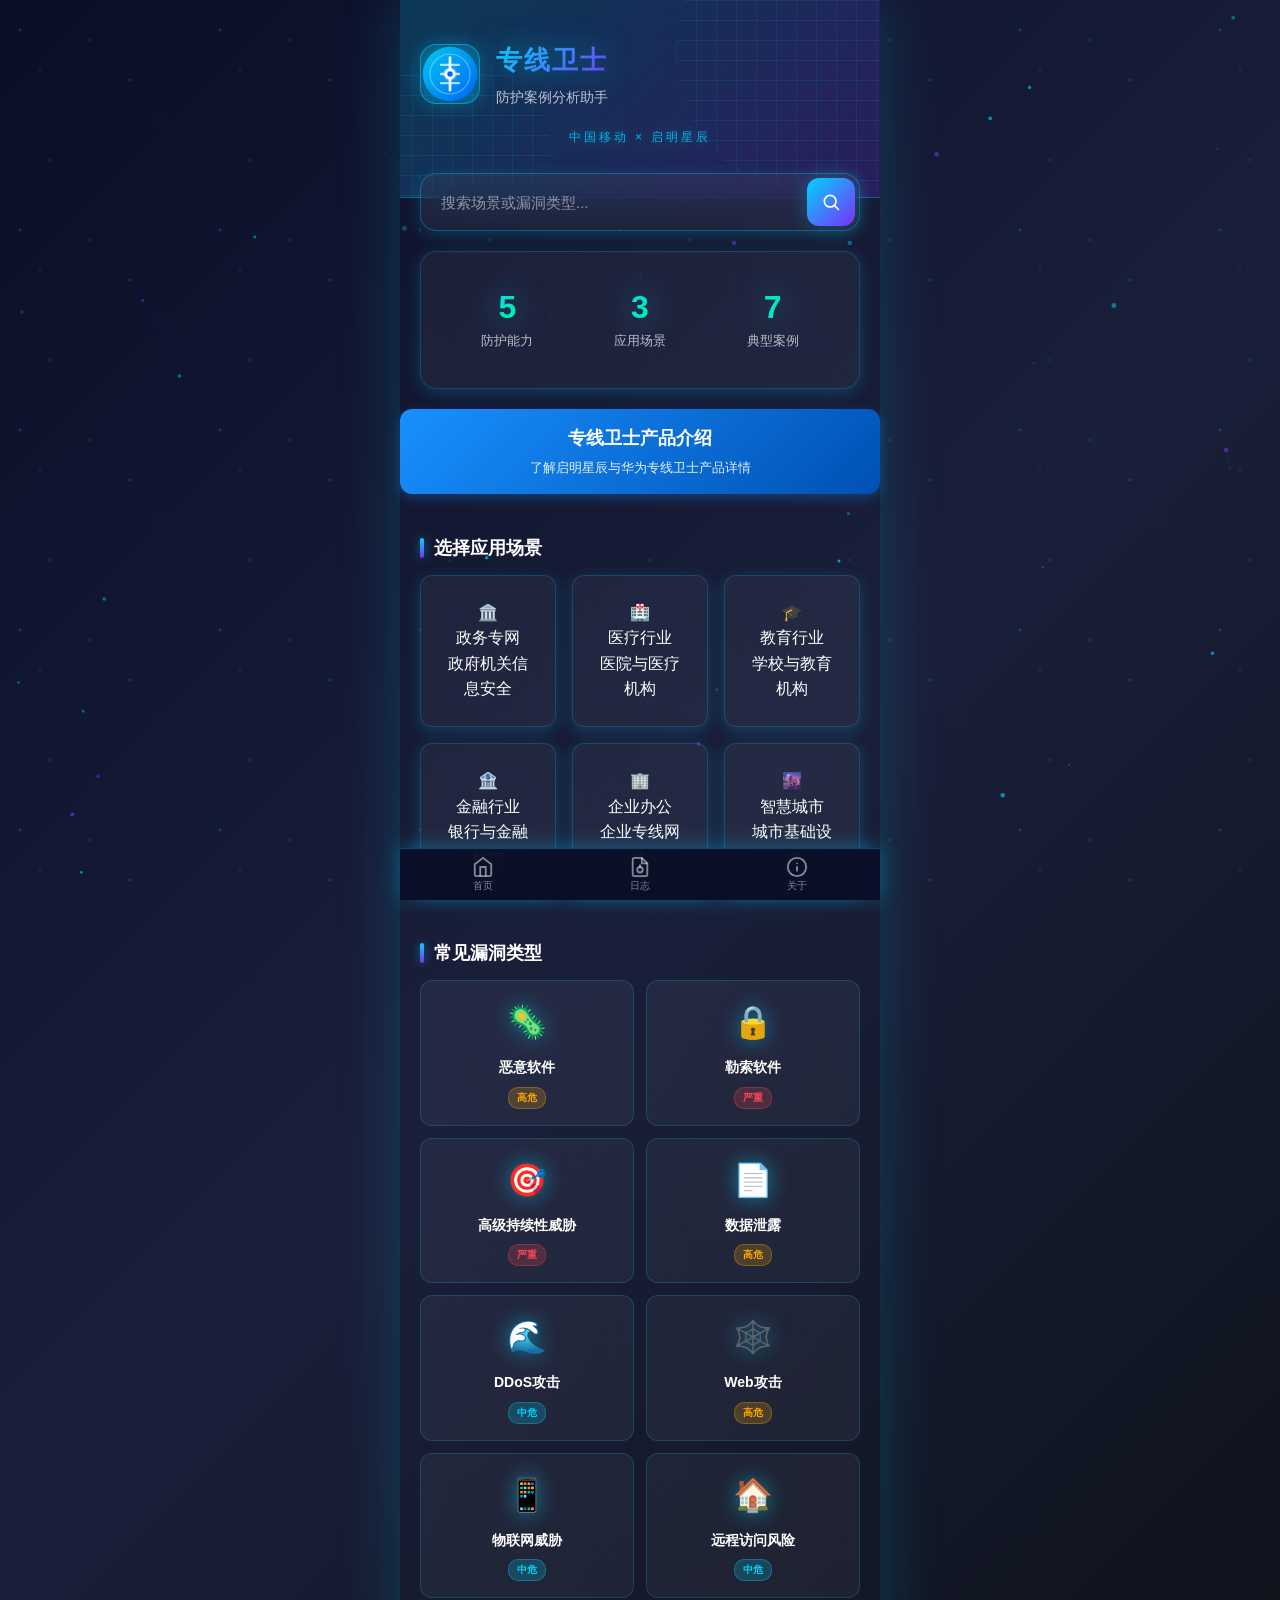
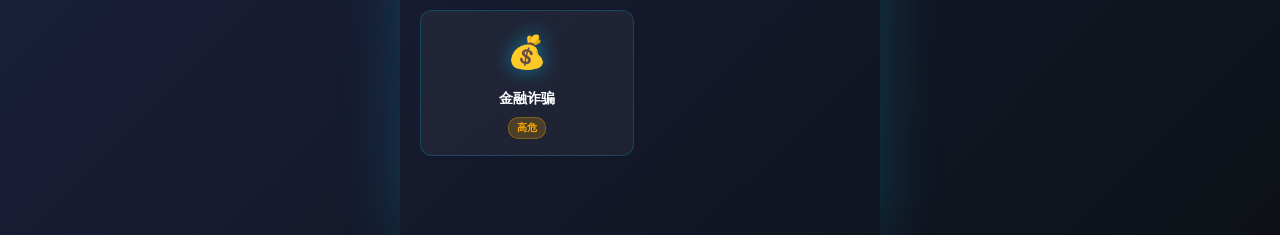
==== commit e4c7c0c3: "chore: update index.html" ====
--- a/index.html
+++ b/index.html
@@ -40,6 +40,14 @@
     </style>
 </head>
 <body>
+    <!-- 全局背景装饰 -->
+    <div class="bg-decor">
+        <div class="bg-orb bg-orb-1"></div>
+        <div class="bg-orb bg-orb-2"></div>
+        <div class="bg-orb bg-orb-3"></div>
+        <div class="bg-grid"></div>
+    </div>
+
     <div id="app">
         <!-- 页面容器 -->
         <div class="page-container">
@@ -48,10 +56,25 @@
                 <div class="header">
                     <div class="logo-section">
                         <div class="logo-icon">
-                            <svg viewBox="0 0 60 60" width="60" height="60">
-                                <circle cx="30" cy="30" r="28" fill="#1890ff" stroke="#0050b3" stroke-width="2"/>
-                                <path d="M30 10 L30 50 M20 20 L40 20 M20 30 L40 30 M20 40 L40 40" stroke="white" stroke-width="3" stroke-linecap="round"/>
-                                <circle cx="30" cy="30" r="8" fill="white"/>
+                            <svg viewBox="0 0 64 64" width="64" height="64">
+                                <defs>
+                                    <linearGradient id="logoGrad" x1="0%" y1="0%" x2="100%" y2="100%">
+                                        <stop offset="0%" style="stop-color:#00d4ff"/>
+                                        <stop offset="100%" style="stop-color:#0066ff"/>
+                                    </linearGradient>
+                                    <filter id="logoGlow">
+                                        <feGaussianBlur stdDeviation="2" result="blur"/>
+                                        <feComposite in="SourceGraphic" in2="blur" operator="over"/>
+                                    </filter>
+                                </defs>
+                                <circle cx="32" cy="32" r="30" fill="url(#logoGrad)" opacity="0.9"/>
+                                <circle cx="32" cy="32" r="22" fill="none" stroke="rgba(255,255,255,0.3)" stroke-width="1.5"/>
+                                <path d="M32 14 L32 50" stroke="white" stroke-width="3" stroke-linecap="round" opacity="0.9"/>
+                                <path d="M22 22 L42 22" stroke="white" stroke-width="2.5" stroke-linecap="round" opacity="0.7"/>
+                                <path d="M22 32 L42 32" stroke="white" stroke-width="2.5" stroke-linecap="round" opacity="0.7"/>
+                                <path d="M22 42 L42 42" stroke="white" stroke-width="2.5" stroke-linecap="round" opacity="0.7"/>
+                                <circle cx="32" cy="32" r="6" fill="white" filter="url(#logoGlow)"/>
+                                <circle cx="32" cy="32" r="3" fill="#0066ff"/>
                             </svg>
                         </div>
                         <div class="logo-text">
--- a/log-analysis-styles.css
+++ b/log-analysis-styles.css
@@ -1,70 +1,358 @@
-/* 漏洞类型说明样式 */
+/* ============================
+   日志分析页面 - 科技风优化版
+   ============================ */
+
+/* 上传区域 - 玻璃拟态科技风 */
+.log-upload-section-tech {
+    padding: 24px 20px;
+}
+
+.upload-header-tech {
+    text-align: center;
+    margin-bottom: 24px;
+}
+
+.upload-icon-tech {
+    font-size: 48px;
+    margin-bottom: 12px;
+    display: inline-block;
+    animation: techPulse 2.5s ease-in-out infinite;
+    filter: drop-shadow(0 0 12px rgba(0,212,255,0.4));
+}
+
+@keyframes techPulse {
+    0%, 100% { transform: scale(1); filter: drop-shadow(0 0 12px rgba(0,212,255,0.4)); }
+    50%       { transform: scale(1.08); filter: drop-shadow(0 0 24px rgba(0,212,255,0.7)); }
+}
+
+.upload-title-tech {
+    font-size: 22px;
+    font-weight: 700;
+    color: rgba(255,255,255,0.95);
+    margin-bottom: 8px;
+    letter-spacing: 0.5px;
+}
+
+.upload-desc-tech {
+    font-size: 14px;
+    color: rgba(255,255,255,0.55);
+    line-height: 1.5;
+}
+
+/* 上传区域 - 科技风拖拽区 */
+.upload-area-tech {
+    border: 2px dashed rgba(0,212,255,0.3);
+    border-radius: 20px;
+    padding: 40px 24px;
+    text-align: center;
+    cursor: pointer;
+    transition: all 0.35s cubic-bezier(0.4, 0, 0.2, 1);
+    margin-bottom: 20px;
+    background: rgba(0,212,255,0.03);
+    position: relative;
+    overflow: hidden;
+}
+
+.upload-area-tech::before {
+    content: '';
+    position: absolute;
+    top: 0; left: 0; right: 0; bottom: 0;
+    background: linear-gradient(135deg, rgba(0,212,255,0.05) 0%, transparent 50%, rgba(0,102,255,0.03) 100%);
+    pointer-events: none;
+}
+
+.upload-area-tech:hover,
+.upload-area-tech.drag-over {
+    border-color: rgba(0,212,255,0.6);
+    background: rgba(0,212,255,0.06);
+    box-shadow: 0 0 30px rgba(0,212,255,0.1), inset 0 0 30px rgba(0,212,255,0.03);
+    transform: translateY(-2px);
+}
+
+.upload-icon-large-tech {
+    font-size: 52px;
+    margin-bottom: 16px;
+    position: relative;
+    z-index: 1;
+    filter: drop-shadow(0 0 8px rgba(0,212,255,0.3));
+}
+
+.upload-text-tech {
+    font-size: 15px;
+    color: rgba(255,255,255,0.8);
+    margin-bottom: 12px;
+    position: relative;
+    z-index: 1;
+}
+
+.upload-hints-tech {
+    display: flex;
+    justify-content: center;
+    gap: 16px;
+    flex-wrap: wrap;
+    position: relative;
+    z-index: 1;
+}
+
+.upload-hint-tech {
+    font-size: 12px;
+    color: rgba(255,255,255,0.4);
+    background: rgba(255,255,255,0.05);
+    padding: 4px 12px;
+    border-radius: 20px;
+    border: 1px solid rgba(255,255,255,0.06);
+}
+
+.upload-btn-tech {
+    margin-top: 20px;
+    background: linear-gradient(135deg, #0066ff 0%, #0047cc 100%);
+    color: white;
+    border: none;
+    border-radius: 12px;
+    padding: 12px 36px;
+    font-size: 15px;
+    font-weight: 600;
+    cursor: pointer;
+    transition: all 0.3s;
+    box-shadow: 0 4px 16px rgba(0,102,255,0.3);
+    position: relative;
+    z-index: 1;
+    font-family: 'PingFang SC', sans-serif;
+}
+
+.upload-btn-tech:hover {
+    transform: translateY(-2px);
+    box-shadow: 0 8px 24px rgba(0,102,255,0.4);
+}
+
+/* 进度条 */
+.upload-progress-tech {
+    margin-top: 16px;
+}
+
+.progress-bar-tech {
+    height: 6px;
+    background: rgba(255,255,255,0.08);
+    border-radius: 3px;
+    overflow: hidden;
+}
+
+.progress-fill-tech {
+    height: 100%;
+    background: linear-gradient(90deg, #0066ff, #00d4ff, #0066ff);
+    background-size: 200% 100%;
+    animation: progressShimmer 1.5s ease-in-out infinite;
+    border-radius: 3px;
+    transition: width 0.3s;
+}
+
+@keyframes progressShimmer {
+    0%   { background-position: 200% 0; }
+    100% { background-position: -200% 0; }
+}
+
+.progress-text-tech {
+    font-size: 13px;
+    color: rgba(255,255,255,0.6);
+    margin-top: 8px;
+    text-align: center;
+}
+
+/* ============================
+   漏洞类型说明 - 网格优化
+   ============================ */
 .vuln-types-guide-tech {
-    padding: 20px;
-    margin-top: 20px;
-    background: rgba(255, 255, 255, 0.05);
-    backdrop-filter: blur(20px);
-    -webkit-backdrop-filter: blur(20px);
-    border: 1px solid rgba(0, 212, 255, 0.2);
-    border-radius: 16px;
+    padding: 24px 20px;
+    margin: 0 20px 24px;
+    background: rgba(255,255,255,0.04);
+    backdrop-filter: blur(24px);
+    -webkit-backdrop-filter: blur(24px);
+    border: 1px solid rgba(0,212,255,0.15);
+    border-radius: 20px;
+    box-shadow: 0 4px 24px rgba(0,0,0,0.2);
 }
 
 .guide-header-tech {
     display: flex;
     align-items: center;
     gap: 10px;
-    margin-bottom: 16px;
+    margin-bottom: 20px;
+}
+
+.guide-icon-tech {
+    font-size: 22px;
+    filter: drop-shadow(0 0 8px rgba(0,212,255,0.5));
 }
 
 .guide-header-tech h3 {
     color: #00d4ff;
-    font-size: 16px;
-    font-weight: 600;
-}
-
+    font-size: 17px;
+    font-weight: 700;
+    letter-spacing: 0.5px;
+}
+
+.vuln-count-badge {
+    background: linear-gradient(135deg, #00d4ff, #0099cc);
+    color: #fff;
+    font-size: 12px;
+    font-weight: 700;
+    padding: 2px 10px;
+    border-radius: 20px;
+    margin-left: 8px;
+    vertical-align: middle;
+    box-shadow: 0 2px 8px rgba(0,212,255,0.3);
+}
+
+/* 3列网格 */
 .guide-grid-tech {
     display: grid;
-    grid-template-columns: repeat(auto-fill, minmax(250px, 1fr));
-    gap: 12px;
+    grid-template-columns: repeat(3, 1fr);
+    gap: 10px;
+}
+
+@media (max-width: 900px) {
+    .guide-grid-tech {
+        grid-template-columns: repeat(2, 1fr);
+    }
+}
+
+@media (max-width: 600px) {
+    .guide-grid-tech {
+        grid-template-columns: 1fr;
+    }
 }
 
 .guide-item-tech {
     display: flex;
-    align-items: center;
-    gap: 12px;
+    align-items: flex-start;
+    gap: 10px;
     padding: 12px;
-    background: rgba(255, 255, 255, 0.03);
-    border-radius: 10px;
-    border: 1px solid rgba(255, 255, 255, 0.05);
+    background: rgba(255,255,255,0.03);
+    border-radius: 12px;
+    border: 1px solid rgba(255,255,255,0.05);
+    transition: all 0.3s;
+}
+
+.guide-item-tech:hover {
+    background: rgba(0,212,255,0.06);
+    border-color: rgba(0,212,255,0.15);
+    transform: translateX(3px);
 }
 
 .guide-icon-small-tech {
     font-size: 20px;
     flex-shrink: 0;
+    width: 32px;
+    height: 32px;
+    display: flex;
+    align-items: center;
+    justify-content: center;
+    border-radius: 8px;
+    background: rgba(0,0,0,0.2);
+}
+
+.guide-icon-small-tech.critical {
+    color: #ff1744;
+    background: rgba(255,23,68,0.1);
+    box-shadow: 0 0 8px rgba(255,23,68,0.2);
+}
+
+.guide-icon-small-tech.high {
+    color: #ff9100;
+    background: rgba(255,145,0,0.1);
+    box-shadow: 0 0 8px rgba(255,145,0,0.2);
+}
+
+.guide-icon-small-tech.medium {
+    color: #ffd600;
+    background: rgba(255,214,0,0.1);
+    box-shadow: 0 0 8px rgba(255,214,0,0.15);
+}
+
+.guide-icon-small-tech.low {
+    color: #00e676;
+    background: rgba(0,230,118,0.1);
+    box-shadow: 0 0 8px rgba(0,230,118,0.15);
 }
 
 .guide-info-tech h5 {
-    color: rgba(255, 255, 255, 0.9);
-    font-size: 14px;
-    margin-bottom: 4px;
-    font-weight: 500;
-}
-
-.guide-info-tech p {
-    color: rgba(255, 255, 255, 0.6);
-    font-size: 12px;
-    line-height: 1.4;
-}
-
-/* 分析结果样式优化 */
-.result-summary-card-tech {
-    background: rgba(255, 255, 255, 0.05);
-    backdrop-filter: blur(20px);
-    -webkit-backdrop-filter: blur(20px);
-    border: 1px solid rgba(0, 212, 255, 0.2);
+    color: rgba(255,255,255,0.92);
+    font-size: 13px;
+    margin-bottom: 3px;
+    font-weight: 600;
+}
+
+.vuln-severity {
+    font-size: 11px;
+    color: rgba(255,255,255,0.42);
+    line-height: 1.3;
+}
+
+/* ============================
+   分析结果 - 卡片优化
+   ============================ */
+.analysis-result-tech {
+    margin: 0 20px 24px;
+    background: rgba(255,255,255,0.04);
+    backdrop-filter: blur(24px);
+    -webkit-backdrop-filter: blur(24px);
+    border: 1px solid rgba(0,212,255,0.15);
+    border-radius: 20px;
+    overflow: hidden;
+    box-shadow: 0 8px 32px rgba(0,0,0,0.25);
+}
+
+.result-header-tech {
+    display: flex;
+    align-items: center;
+    gap: 12px;
+    padding: 20px 24px;
+    background: rgba(0,212,255,0.06);
+    border-bottom: 1px solid rgba(0,212,255,0.1);
+}
+
+.result-icon-tech {
+    font-size: 28px;
+    filter: drop-shadow(0 0 8px rgba(0,212,255,0.5));
+}
+
+.result-header-tech h3 {
+    flex: 1;
+    color: rgba(255,255,255,0.95);
+    font-size: 17px;
+    font-weight: 600;
+}
+
+.result-close-tech {
+    background: rgba(255,255,255,0.08);
+    border: 1px solid rgba(255,255,255,0.1);
+    color: rgba(255,255,255,0.6);
+    font-size: 20px;
+    cursor: pointer;
+    width: 32px; height: 32px;
+    border-radius: 8px;
+    display: flex;
+    align-items: center;
+    justify-content: center;
+    transition: all 0.2s;
+}
+
+.result-close-tech:hover {
+    background: rgba(255,77,77,0.2);
+    color: #ff4d4d;
+    border-color: rgba(255,77,77,0.3);
+}
+
+/* 摘要卡片 */
+.result-summary-tech {
+    padding: 24px;
+}
+
+.summary-card-tech {
+    background: rgba(255,255,255,0.03);
     border-radius: 16px;
     padding: 20px;
-    margin-bottom: 20px;
+    border: 1px solid rgba(255,255,255,0.06);
 }
 
 .summary-header-tech {
@@ -75,44 +363,59 @@
 }
 
 .summary-icon-tech {
-    font-size: 48px;
+    font-size: 44px;
+    filter: drop-shadow(0 0 12px rgba(0,212,255,0.4));
 }
 
 .summary-info-tech h4 {
-    color: rgba(255, 255, 255, 0.9);
-    font-size: 18px;
-    margin-bottom: 8px;
+    color: rgba(255,255,255,0.95);
+    font-size: 17px;
+    margin-bottom: 6px;
+    font-weight: 600;
 }
 
 .risk-badge-tech {
-    display: inline-block;
-    padding: 4px 12px;
+    display: inline-flex;
+    align-items: center;
+    padding: 4px 14px;
     border-radius: 20px;
-    font-size: 13px;
-    font-weight: 600;
+    font-size: 12px;
+    font-weight: 700;
+    letter-spacing: 0.5px;
+    gap: 4px;
+}
+
+.risk-badge-tech.critical {
+    background: rgba(255,23,68,0.15);
+    color: #ff5252;
+    border: 1px solid rgba(255,23,68,0.25);
+    box-shadow: 0 0 12px rgba(255,23,68,0.15);
 }
 
 .risk-badge-tech.high {
-    background: rgba(255, 77, 77, 0.2);
-    color: #ff4d4d;
-    border: 1px solid rgba(255, 77, 77, 0.3);
+    background: rgba(255,77,77,0.15);
+    color: #ff6b6b;
+    border: 1px solid rgba(255,77,77,0.25);
+    box-shadow: 0 0 12px rgba(255,77,77,0.15);
 }
 
 .risk-badge-tech.medium {
-    background: rgba(255, 163, 0, 0.2);
-    color: #ffa300;
-    border: 1px solid rgba(255, 163, 0, 0.3);
+    background: rgba(255,163,0,0.15);
+    color: #ffb74d;
+    border: 1px solid rgba(255,163,0,0.25);
 }
 
 .risk-badge-tech.low {
-    background: rgba(0, 212, 255, 0.2);
+    background: rgba(0,212,255,0.15);
     color: #00d4ff;
-    border: 1px solid rgba(0, 212, 255, 0.3);
-}
-
+    border: 1px solid rgba(0,212,255,0.25);
+    box-shadow: 0 0 12px rgba(0,212,255,0.1);
+}
+
+/* 元信息网格 */
 .summary-meta-tech {
     display: grid;
-    grid-template-columns: repeat(auto-fill, minmax(200px, 1fr));
+    grid-template-columns: repeat(2, 1fr);
     gap: 12px;
     margin-bottom: 20px;
 }
@@ -121,71 +424,115 @@
     display: flex;
     flex-direction: column;
     gap: 4px;
+    padding: 10px 14px;
+    background: rgba(0,0,0,0.2);
+    border-radius: 10px;
+    border: 1px solid rgba(255,255,255,0.04);
 }
 
 .meta-label-tech {
-    color: rgba(255, 255, 255, 0.5);
-    font-size: 12px;
+    color: rgba(255,255,255,0.4);
+    font-size: 11px;
+    text-transform: uppercase;
+    letter-spacing: 0.5px;
 }
 
 .meta-value-tech {
-    color: rgba(255, 255, 255, 0.9);
+    color: rgba(255,255,255,0.88);
     font-size: 14px;
-    font-weight: 500;
-}
-
+    font-weight: 600;
+}
+
+/* 风险评分圆环 */
 .risk-score-tech {
     display: flex;
     justify-content: center;
-    padding: 20px;
+    padding: 24px 0;
 }
 
 .score-circle-tech {
-    width: 120px;
-    height: 120px;
+    width: 120px; height: 120px;
     border-radius: 50%;
     display: flex;
     flex-direction: column;
     align-items: center;
     justify-content: center;
     border: 4px solid;
+    position: relative;
+    box-shadow: 0 0 24px rgba(0,212,255,0.1);
+}
+
+.score-circle-tech::before {
+    content: '';
+    position: absolute;
+    top: -8px; left: -8px; right: -8px; bottom: -8px;
+    border-radius: 50%;
+    border: 1px solid rgba(0,212,255,0.1);
+    animation: scoreRing 3s ease-in-out infinite;
+}
+
+@keyframes scoreRing {
+    0%, 100% { transform: scale(1); opacity: 0.5; }
+    50%       { transform: scale(1.08); opacity: 1; }
+}
+
+.score-circle-tech.critical {
+    background: rgba(255,23,68,0.08);
+    border-color: #ff1744;
+    box-shadow: 0 0 24px rgba(255,23,68,0.15);
 }
 
 .score-circle-tech.high {
-    background: rgba(255, 77, 77, 0.1);
+    background: rgba(255,77,77,0.08);
     border-color: #ff4d4d;
+    box-shadow: 0 0 24px rgba(255,77,77,0.12);
 }
 
 .score-circle-tech.medium {
-    background: rgba(255, 163, 0, 0.1);
+    background: rgba(255,163,0,0.08);
     border-color: #ffa300;
 }
 
 .score-circle-tech.low {
-    background: rgba(0, 212, 255, 0.1);
+    background: rgba(0,212,255,0.08);
     border-color: #00d4ff;
+    box-shadow: 0 0 24px rgba(0,212,255,0.1);
 }
 
 .score-value-tech {
     font-size: 36px;
-    font-weight: 700;
-    color: rgba(255, 255, 255, 0.9);
+    font-weight: 800;
+    color: rgba(255,255,255,0.95);
+    line-height: 1;
 }
 
 .score-label-tech {
     font-size: 12px;
-    color: rgba(255, 255, 255, 0.6);
-}
-
-/* 漏洞详情卡片 */
+    color: rgba(255,255,255,0.5);
+    margin-top: 4px;
+}
+
+/* ============================
+   漏洞详情卡片
+   ============================ */
+.result-details-tech {
+    padding: 0 24px 20px;
+}
+
 .vuln-detail-card-tech {
-    background: rgba(255, 255, 255, 0.05);
-    backdrop-filter: blur(20px);
-    -webkit-backdrop-filter: blur(20px);
-    border: 1px solid rgba(255, 255, 255, 0.1);
-    border-radius: 12px;
+    background: rgba(255,255,255,0.03);
+    backdrop-filter: blur(16px);
+    -webkit-backdrop-filter: blur(16px);
+    border: 1px solid rgba(255,255,255,0.08);
+    border-radius: 14px;
     padding: 16px;
     margin-bottom: 12px;
+    transition: all 0.3s;
+}
+
+.vuln-detail-card-tech:hover {
+    background: rgba(0,212,255,0.04);
+    border-color: rgba(0,212,255,0.15);
 }
 
 .vuln-detail-header-tech {
@@ -198,6 +545,12 @@
 .vuln-type-icon-tech {
     font-size: 24px;
     flex-shrink: 0;
+    width: 40px; height: 40px;
+    display: flex;
+    align-items: center;
+    justify-content: center;
+    border-radius: 10px;
+    background: rgba(0,0,0,0.25);
 }
 
 .vuln-type-info-tech {
@@ -205,50 +558,66 @@
 }
 
 .vuln-type-info-tech h5 {
-    color: rgba(255, 255, 255, 0.9);
-    font-size: 16px;
+    color: rgba(255,255,255,0.95);
+    font-size: 15px;
     margin-bottom: 4px;
-    font-weight: 500;
+    font-weight: 600;
 }
 
 .vuln-severity-badge-tech {
-    display: inline-block;
-    padding: 2px 8px;
+    display: inline-flex;
+    align-items: center;
+    padding: 3px 10px;
+    border-radius: 12px;
+    font-size: 11px;
+    font-weight: 700;
+    gap: 4px;
+}
+
+.vuln-severity-badge-tech.critical {
+    background: rgba(255,23,68,0.15);
+    color: #ff5252;
+    border: 1px solid rgba(255,23,68,0.2);
+}
+
+.vuln-severity-badge-tech.high {
+    background: rgba(255,77,77,0.15);
+    color: #ff6b6b;
+    border: 1px solid rgba(255,77,77,0.2);
+}
+
+.vuln-severity-badge-tech.medium {
+    background: rgba(255,163,0,0.15);
+    color: #ffb74d;
+    border: 1px solid rgba(255,163,0,0.2);
+}
+
+.vuln-severity-badge-tech.low {
+    background: rgba(0,212,255,0.15);
+    color: #00d4ff;
+    border: 1px solid rgba(0,212,255,0.2);
+}
+
+.vuln-count-tech {
+    display: flex;
+    flex-direction: column;
+    align-items: center;
+    padding: 6px 14px;
+    background: rgba(0,0,0,0.2);
     border-radius: 10px;
+}
+
+.count-value-tech {
+    font-size: 22px;
+    font-weight: 800;
+    color: #00d4ff;
+    line-height: 1;
+}
+
+.count-label-tech {
     font-size: 11px;
-    font-weight: 600;
-}
-
-.vuln-severity-badge-tech.high {
-    background: rgba(255, 77, 77, 0.2);
-    color: #ff4d4d;
-}
-
-.vuln-severity-badge-tech.medium {
-    background: rgba(255, 163, 0, 0.2);
-    color: #ffa300;
-}
-
-.vuln-severity-badge-tech.low {
-    background: rgba(0, 212, 255, 0.2);
-    color: #00d4ff;
-}
-
-.vuln-count-tech {
-    display: flex;
-    flex-direction: column;
-    align-items: center;
-}
-
-.count-value-tech {
-    font-size: 24px;
-    font-weight: 700;
-    color: #00d4ff;
-}
-
-.count-label-tech {
-    font-size: 12px;
-    color: rgba(255, 255, 255, 0.5);
+    color: rgba(255,255,255,0.4);
+    margin-top: 2px;
 }
 
 .vuln-detail-desc-tech {
@@ -256,547 +625,347 @@
 }
 
 .vuln-detail-desc-tech p {
-    color: rgba(255, 255, 255, 0.7);
-    font-size: 14px;
+    color: rgba(255,255,255,0.65);
+    font-size: 13px;
     line-height: 1.6;
 }
 
+/* 攻击示例 - 代码块 */
 .vuln-examples-tech {
-    background: rgba(0, 0, 0, 0.3);
-    border-radius: 8px;
-    padding: 12px;
-    margin-top: 8px;
+    background: rgba(0,0,0,0.35);
+    border-radius: 10px;
+    padding: 14px;
+    margin-top: 10px;
+    border: 1px solid rgba(255,255,255,0.04);
 }
 
 .examples-header-tech {
-    color: rgba(255, 255, 255, 0.7);
-    font-size: 13px;
-    margin-bottom: 8px;
-    font-weight: 500;
+    color: rgba(255,255,255,0.55);
+    font-size: 12px;
+    margin-bottom: 10px;
+    font-weight: 600;
+    text-transform: uppercase;
+    letter-spacing: 0.5px;
 }
 
 .example-code-tech {
-    font-family: 'Courier New', monospace;
+    font-family: 'JetBrains Mono', 'Fira Code', 'Courier New', monospace;
     font-size: 12px;
-    color: #ff4d4d;
-    background: rgba(0, 0, 0, 0.5);
-    padding: 6px 10px;
-    border-radius: 6px;
-    margin-bottom: 6px;
-    overflow-x: auto;
-    white-space: nowrap;
-}
-
-/* 可视化图表样式 */
-.chart-bar-container-tech {
-    padding: 20px;
-    background: rgba(255, 255, 255, 0.05);
-    backdrop-filter: blur(20px);
-    -webkit-backdrop-filter: blur(20px);
-    border: 1px solid rgba(0, 212, 255, 0.2);
-    border-radius: 16px;
-    margin-bottom: 20px;
-}
-
-.chart-bar-item-tech {
-    display: flex;
-    align-items: center;
-    gap: 12px;
-    margin-bottom: 12px;
-}
-
-.chart-bar-item-tech:last-child {
-    margin-bottom: 0;
-}
-
-.bar-label-tech {
-    width: 100px;
-    color: rgba(255, 255, 255, 0.8);
-    font-size: 13px;
-    text-align: right;
-    flex-shrink: 0;
-}
-
-.bar-track-tech {
-    flex: 1;
-    height: 20px;
-    background: rgba(255, 255, 255, 0.05);
-    border-radius: 10px;
-    overflow: hidden;
-}
-
-.bar-fill-tech {
-    height: 100%;
-    border-radius: 10px;
-    transition: width 0.5s ease;
-}
-
-.bar-fill-tech.high {
-    background: linear-gradient(90deg, #ff4d4d, #ff6b6b);
-}
-
-.bar-fill-tech.medium {
-    background: linear-gradient(90deg, #ffa300, #ffb74d);
-}
-
-.bar-fill-tech.low {
-    background: linear-gradient(90deg, #00d4ff, #00e5ff);
-}
-
-.bar-value-tech {
-    width: 40px;
-    color: rgba(255, 255, 255, 0.9);
-    font-size: 14px;
-    font-weight: 600;
-    text-align: center;
-    flex-shrink: 0;
-}
-
-/* 推荐方案样式 */
-.rec-list-tech {
-    padding: 20px;
-    background: rgba(255, 255, 255, 0.05);
-    backdrop-filter: blur(20px);
-    -webkit-backdrop-filter: blur(20px);
-    border: 1px solid rgba(0, 212, 255, 0.2);
-    border-radius: 16px;
-}
-
-.rec-item-tech {
+    color: #ffb74d;
+    line-height: 1.8;
+    white-space: pre-wrap;
+    word-break: break-all;
+}
+
+/* ============================
+   推荐方案
+   ============================ */
+.result-recommendations-tech {
+    padding: 0 24px 24px;
+}
+
+.recommendations-header-tech {
+    display: flex;
+    align-items: center;
+    gap: 10px;
+    margin-bottom: 16px;
+}
+
+.recommendations-header-tech h4 {
+    color: rgba(255,255,255,0.9);
+    font-size: 16px;
+    font-weight: 600;
+}
+
+.recommendation-list-tech {
+    display: flex;
+    flex-direction: column;
+    gap: 10px;
+}
+
+.recommendation-item-tech {
     display: flex;
     align-items: flex-start;
     gap: 12px;
-    padding: 12px;
-    background: rgba(0, 212, 255, 0.05);
-    border-radius: 10px;
+    padding: 14px 16px;
+    background: rgba(0,200,83,0.06);
+    border: 1px solid rgba(0,200,83,0.12);
+    border-radius: 12px;
+    transition: all 0.3s;
+}
+
+.recommendation-item-tech:hover {
+    background: rgba(0,200,83,0.1);
+    border-color: rgba(0,200,83,0.2);
+    transform: translateX(3px);
+}
+
+.rec-icon-tech {
+    font-size: 18px;
+    flex-shrink: 0;
+    margin-top: 1px;
+}
+
+.rec-text-tech {
+    color: rgba(255,255,255,0.8);
+    font-size: 13px;
+    line-height: 1.5;
+}
+
+/* ============================
+   历史记录面板
+   ============================ */
+.analysis-history-tech {
+    margin: 0 20px 24px;
+    background: rgba(255,255,255,0.04);
+    backdrop-filter: blur(24px);
+    -webkit-backdrop-filter: blur(24px);
+    border: 1px solid rgba(0,212,255,0.15);
+    border-radius: 20px;
+    overflow: hidden;
+    box-shadow: 0 4px 24px rgba(0,0,0,0.2);
+}
+
+.history-header-tech {
+    display: flex;
+    align-items: center;
+    gap: 12px;
+    padding: 18px 20px;
+    background: rgba(0,212,255,0.05);
+    border-bottom: 1px solid rgba(0,212,255,0.1);
+    flex-wrap: wrap;
+}
+
+.history-icon-tech {
+    font-size: 20px;
+    filter: drop-shadow(0 0 6px rgba(0,212,255,0.4));
+}
+
+.history-header-tech h3 {
+    flex: 1;
+    color: rgba(255,255,255,0.95);
+    font-size: 16px;
+    font-weight: 600;
+}
+
+.history-stats-tech {
+    display: flex;
+    gap: 8px;
+    flex-wrap: wrap;
+}
+
+.stat-badge-tech {
+    font-size: 11px;
+    padding: 3px 10px;
+    border-radius: 12px;
+    font-weight: 600;
+    border: 1px solid;
+}
+
+.stat-badge-tech.total {
+    background: rgba(0,212,255,0.1);
+    color: #00d4ff;
+    border-color: rgba(0,212,255,0.2);
+}
+
+.stat-badge-tech.critical {
+    background: rgba(255,23,68,0.1);
+    color: #ff5252;
+    border-color: rgba(255,23,68,0.2);
+}
+
+.stat-badge-tech.high {
+    background: rgba(255,77,77,0.1);
+    color: #ff6b6b;
+    border-color: rgba(255,77,77,0.2);
+}
+
+.stat-badge-tech.medium {
+    background: rgba(255,163,0,0.1);
+    color: #ffb74d;
+    border-color: rgba(255,163,0,0.2);
+}
+
+.stat-badge-tech.low {
+    background: rgba(0,212,255,0.1);
+    color: #00d4ff;
+    border-color: rgba(0,212,255,0.2);
+}
+
+.history-actions-tech {
+    display: flex;
+    gap: 8px;
+}
+
+.history-action-btn-tech {
+    background: rgba(255,255,255,0.06);
+    border: 1px solid rgba(255,255,255,0.1);
+    color: rgba(255,255,255,0.7);
+    font-size: 12px;
+    padding: 6px 14px;
+    border-radius: 8px;
+    cursor: pointer;
+    transition: all 0.2s;
+    font-family: 'PingFang SC', sans-serif;
+}
+
+.history-action-btn-tech:hover {
+    background: rgba(0,212,255,0.1);
+    border-color: rgba(0,212,255,0.25);
+    color: #00d4ff;
+}
+
+.history-action-btn-tech.danger:hover {
+    background: rgba(255,77,77,0.1);
+    border-color: rgba(255,77,77,0.25);
+    color: #ff6b6b;
+}
+
+/* 历史记录列表 */
+.history-list-tech {
+    padding: 16px;
+    max-height: 420px;
+    overflow-y: auto;
+}
+
+.history-list-tech::-webkit-scrollbar {
+    width: 4px;
+}
+
+.history-list-tech::-webkit-scrollbar-thumb {
+    background: rgba(0,212,255,0.2);
+    border-radius: 4px;
+}
+
+.history-item-tech {
+    display: flex;
+    align-items: center;
+    gap: 14px;
+    padding: 14px 16px;
+    background: rgba(255,255,255,0.03);
+    border: 1px solid rgba(255,255,255,0.05);
+    border-radius: 12px;
     margin-bottom: 10px;
-}
-
-.rec-item-tech:last-child {
+    cursor: pointer;
+    transition: all 0.3s;
+    position: relative;
+}
+
+.history-item-tech:hover {
+    background: rgba(0,212,255,0.06);
+    border-color: rgba(0,212,255,0.15);
+    transform: translateX(4px);
+}
+
+.history-item-tech:last-child {
     margin-bottom: 0;
-}
-
-.rec-icon-tech {
-    color: #00ff88;
-    font-size: 18px;
-    font-weight: 700;
-    flex-shrink: 0;
-}
-
-.rec-text-tech {
-    color: rgba(255, 255, 255, 0.8);
-    font-size: 14px;
-    line-height: 1.6;
-}
-
-/* 历史记录样式 */
-.history-item-tech {
-    display: flex;
-    align-items: center;
-    gap: 12px;
-    padding: 12px;
-    background: rgba(255, 255, 255, 0.03);
-    border-radius: 10px;
-    margin-bottom: 8px;
-    cursor: pointer;
-    transition: all 0.3s ease;
-}
-
-.history-item-tech:hover {
-    background: rgba(0, 212, 255, 0.1);
-    transform: translateX(5px);
 }
 
 .history-icon-small-tech {
     font-size: 24px;
     flex-shrink: 0;
-}
-
-.history-info-tech {
-    flex: 1;
-}
-
-.history-info-tech h5 {
-    color: rgba(255, 255, 255, 0.9);
-    font-size: 14px;
-    margin-bottom: 4px;
-    font-weight: 500;
-}
-
-.history-info-tech p {
-    color: rgba(255, 255, 255, 0.5);
-    font-size: 12px;
-}
-
-.risk-badge-small-tech {
-    display: inline-block;
-    padding: 2px 8px;
+    width: 40px; height: 40px;
+    display: flex;
+    align-items: center;
+    justify-content: center;
+    background: rgba(0,0,0,0.2);
     border-radius: 10px;
-    font-size: 11px;
-    font-weight: 600;
-}
-
-.risk-badge-small-tech.high {
-    background: rgba(255, 77, 77, 0.2);
-    color: #ff4d4d;
-}
-
-.risk-badge-small-tech.medium {
-    background: rgba(255, 163, 0, 0.2);
-    color: #ffa300;
-}
-
-.risk-badge-small-tech.low {
-    background: rgba(0, 212, 255, 0.2);
-    color: #00d4ff;
-}
-
-.no-history-tech {
-    text-align: center;
-    padding: 30px;
-    color: rgba(255, 255, 255, 0.5);
-    font-size: 14px;
-}
-
-/* 关闭按钮 */
-.result-close-tech {
-    position: absolute;
-    right: 16px;
-    top: 16px;
-    background: none;
-    border: none;
-    color: rgba(255, 255, 255, 0.5);
-    font-size: 24px;
-    cursor: pointer;
-    transition: color 0.3s ease;
-}
-
-.result-close-tech:hover {
-    color: #ff4d4d;
-}
-
-/* 未检测到漏洞的样式 */
-.no-vuln-found-tech {
-    text-align: center;
-    padding: 40px 20px;
-}
-
-.no-vuln-icon-tech {
-    font-size: 64px;
-    margin-bottom: 16px;
-}
-
-.no-vuln-found-tech h4 {
-    color: #00ff88;
-    font-size: 18px;
-    margin-bottom: 8px;
-}
-
-.no-vuln-found-tech p {
-    color: rgba(255, 255, 255, 0.6);
-    font-size: 14px;
-}
-
-/* ===== 历史记录增强样式 ===== */
-
-/* 历史记录头部操作区 */
-.history-header-tech {
-    display: flex;
-    align-items: center;
-    gap: 10px;
-    margin-bottom: 16px;
-    flex-wrap: wrap;
-}
-
-.history-header-tech h3 {
-    color: #00d4ff;
-    font-size: 16px;
-    font-weight: 600;
-    margin: 0;
-    flex-shrink: 0;
-}
-
-.history-actions-tech {
-    display: flex;
-    gap: 8px;
-    margin-left: auto;
-    flex-wrap: wrap;
-}
-
-.history-action-btn-tech {
-    display: inline-flex;
-    align-items: center;
-    gap: 4px;
-    padding: 6px 12px;
-    background: rgba(0, 212, 255, 0.1);
-    border: 1px solid rgba(0, 212, 255, 0.3);
-    border-radius: 8px;
-    color: #00d4ff;
-    font-size: 12px;
-    cursor: pointer;
-    transition: all 0.3s ease;
-    white-space: nowrap;
-}
-
-.history-action-btn-tech:hover {
-    background: rgba(0, 212, 255, 0.2);
-    border-color: rgba(0, 212, 255, 0.5);
-    transform: translateY(-1px);
-}
-
-.history-action-btn-tech.danger {
-    background: rgba(255, 77, 77, 0.1);
-    border-color: rgba(255, 77, 77, 0.3);
-    color: #ff4d4d;
-}
-
-.history-action-btn-tech.danger:hover {
-    background: rgba(255, 77, 77, 0.2);
-    border-color: rgba(255, 77, 77, 0.5);
-}
-
-/* 历史记录统计信息 */
-.history-stats-tech {
-    display: flex;
-    align-items: center;
-    gap: 16px;
-    padding: 12px 16px;
-    background: rgba(0, 212, 255, 0.05);
-    border-radius: 10px;
-    margin-bottom: 16px;
-    flex-wrap: wrap;
-}
-
-.stats-item-tech {
-    display: flex;
-    align-items: center;
-    gap: 6px;
-}
-
-.stats-icon-tech {
-    font-size: 16px;
-}
-
-.stats-text-tech {
-    color: rgba(255, 255, 255, 0.7);
-    font-size: 13px;
-}
-
-.stats-dot-tech {
-    width: 8px;
-    height: 8px;
-    border-radius: 50%;
-    display: inline-block;
-}
-
-.stats-dot-tech.high {
-    background: #ff4d4d;
-}
-
-.stats-dot-tech.medium {
-    background: #ffa300;
-}
-
-.stats-dot-tech.low {
-    background: #00d4ff;
-}
-
-/* 增强的历史记录条目 */
-.history-item-tech {
-    display: flex;
-    align-items: center;
-    justify-content: space-between;
-    gap: 12px;
-    padding: 14px 16px;
-    background: rgba(255, 255, 255, 0.03);
-    border: 1px solid rgba(255, 255, 255, 0.05);
-    border-radius: 12px;
-    margin-bottom: 10px;
-    cursor: pointer;
-    transition: all 0.3s ease;
-}
-
-.history-item-tech:hover {
-    background: rgba(0, 212, 255, 0.08);
-    border-color: rgba(0, 212, 255, 0.2);
-    transform: translateX(5px);
-    box-shadow: 0 4px 12px rgba(0, 212, 255, 0.1);
-}
-
-.history-item-left-tech {
-    display: flex;
-    align-items: center;
-    gap: 12px;
-    flex: 1;
-    min-width: 0;
-    overflow: hidden;
-}
-
-.history-icon-wrapper-tech {
-    width: 40px;
-    height: 40px;
-    display: flex;
-    align-items: center;
-    justify-content: center;
-    background: rgba(0, 212, 255, 0.1);
-    border-radius: 10px;
-    flex-shrink: 0;
-}
-
-.history-icon-small-tech {
-    font-size: 20px;
 }
 
 .history-info-tech {
     flex: 1;
     min-width: 0;
-    overflow: hidden;
-}
-
-.history-filename-tech {
-    color: rgba(255, 255, 255, 0.9);
+}
+
+.history-info-tech h5 {
+    color: rgba(255,255,255,0.9);
     font-size: 14px;
-    font-weight: 500;
-    margin-bottom: 6px;
+    font-weight: 600;
+    margin-bottom: 4px;
     white-space: nowrap;
     overflow: hidden;
     text-overflow: ellipsis;
 }
 
-.history-meta-row-tech {
-    display: flex;
-    align-items: center;
-    gap: 10px;
+.history-meta-tech {
+    display: flex;
+    gap: 12px;
     flex-wrap: wrap;
-    margin-bottom: 2px;
-}
-
-.history-meta-tech {
-    color: rgba(255, 255, 255, 0.5);
+}
+
+.history-meta-item-tech {
     font-size: 11px;
-    white-space: nowrap;
-}
-
-.history-item-right-tech {
-    display: flex;
-    align-items: center;
-    gap: 12px;
+    color: rgba(255,255,255,0.4);
+    display: flex;
+    align-items: center;
+    gap: 3px;
+}
+
+.history-risk-tech {
+    display: flex;
+    flex-direction: column;
+    align-items: center;
+    gap: 4px;
     flex-shrink: 0;
 }
 
-.history-risk-tech {
-    display: flex;
-    align-items: center;
-}
-
-.risk-badge-small-tech {
-    display: inline-block;
-    padding: 4px 10px;
-    border-radius: 12px;
+.risk-dot-tech {
+    width: 10px; height: 10px;
+    border-radius: 50%;
+    box-shadow: 0 0 6px currentColor;
+}
+
+.risk-dot-tech.critical { background: #ff1744; color: #ff1744; }
+.risk-dot-tech.high     { background: #ff4d4d; color: #ff4d4d; }
+.risk-dot-tech.medium   { background: #ffa300; color: #ffa300; }
+.risk-dot-tech.low      { background: #00d4ff; color: #00d4ff; }
+
+.risk-score-small-tech {
     font-size: 11px;
-    font-weight: 600;
-    white-space: nowrap;
-}
-
-.risk-badge-small-tech.high {
-    background: rgba(255, 77, 77, 0.2);
-    color: #ff4d4d;
-    border: 1px solid rgba(255, 77, 77, 0.3);
-}
-
-.risk-badge-small-tech.medium {
-    background: rgba(255, 163, 0, 0.2);
-    color: #ffa300;
-    border: 1px solid rgba(255, 163, 0, 0.3);
-}
-
-.risk-badge-small-tech.low {
-    background: rgba(0, 212, 255, 0.2);
-    color: #00d4ff;
-    border: 1px solid rgba(0, 212, 255, 0.3);
-}
-
-.risk-badge-small-tech.safe {
-    background: rgba(0, 255, 136, 0.2);
-    color: #00ff88;
-    border: 1px solid rgba(0, 255, 136, 0.3);
-}
-
-.history-score-tech {
-    display: flex;
-    align-items: baseline;
-    gap: 2px;
-    flex-shrink: 0;
-}
-
-.score-value-small-tech {
-    font-size: 18px;
     font-weight: 700;
-}
-
-.score-value-small-tech.high {
-    color: #ff4d4d;
-}
-
-.score-value-small-tech.medium {
-    color: #ffa300;
-}
-
-.score-value-small-tech.low {
-    color: #00d4ff;
-}
-
-.score-label-small-tech {
-    font-size: 11px;
-    color: rgba(255, 255, 255, 0.5);
-}
-
-.history-delete-btn-tech {
-    width: 28px;
-    height: 28px;
-    display: flex;
-    align-items: center;
-    justify-content: center;
-    background: rgba(255, 77, 77, 0.1);
-    border: 1px solid rgba(255, 77, 77, 0.2);
-    border-radius: 8px;
-    color: rgba(255, 255, 255, 0.5);
-    font-size: 14px;
+    color: rgba(255,255,255,0.7);
+}
+
+.history-delete-tech {
+    background: none;
+    border: none;
+    color: rgba(255,255,255,0.25);
+    font-size: 16px;
     cursor: pointer;
-    transition: all 0.3s ease;
-    flex-shrink: 0;
+    padding: 4px 8px;
+    border-radius: 6px;
+    transition: all 0.2s;
     opacity: 0;
 }
 
-.history-item-tech:hover .history-delete-btn-tech {
+.history-item-tech:hover .history-delete-tech {
     opacity: 1;
 }
 
-.history-delete-btn-tech:hover {
-    background: rgba(255, 77, 77, 0.3);
-    border-color: rgba(255, 77, 77, 0.5);
-    color: #ff4d4d;
-}
-
-/* 无历史记录占位 */
+.history-delete-tech:hover {
+    background: rgba(255,77,77,0.15);
+    color: #ff6b6b;
+}
+
+/* 空状态 */
 .no-history-tech {
     text-align: center;
     padding: 40px 20px;
-    color: rgba(255, 255, 255, 0.5);
-    font-size: 14px;
+    color: rgba(255,255,255,0.4);
 }
 
 .no-history-icon-tech {
     font-size: 48px;
     margin-bottom: 12px;
-    opacity: 0.5;
+    opacity: 0.4;
 }
 
 .no-history-tech p {
-    margin-bottom: 8px;
+    font-size: 14px;
+    margin-bottom: 6px;
 }
 
 .no-history-hint-tech {
     font-size: 12px;
-    color: rgba(255, 255, 255, 0.3);
-}
+    color: rgba(255,255,255,0.25);
+}
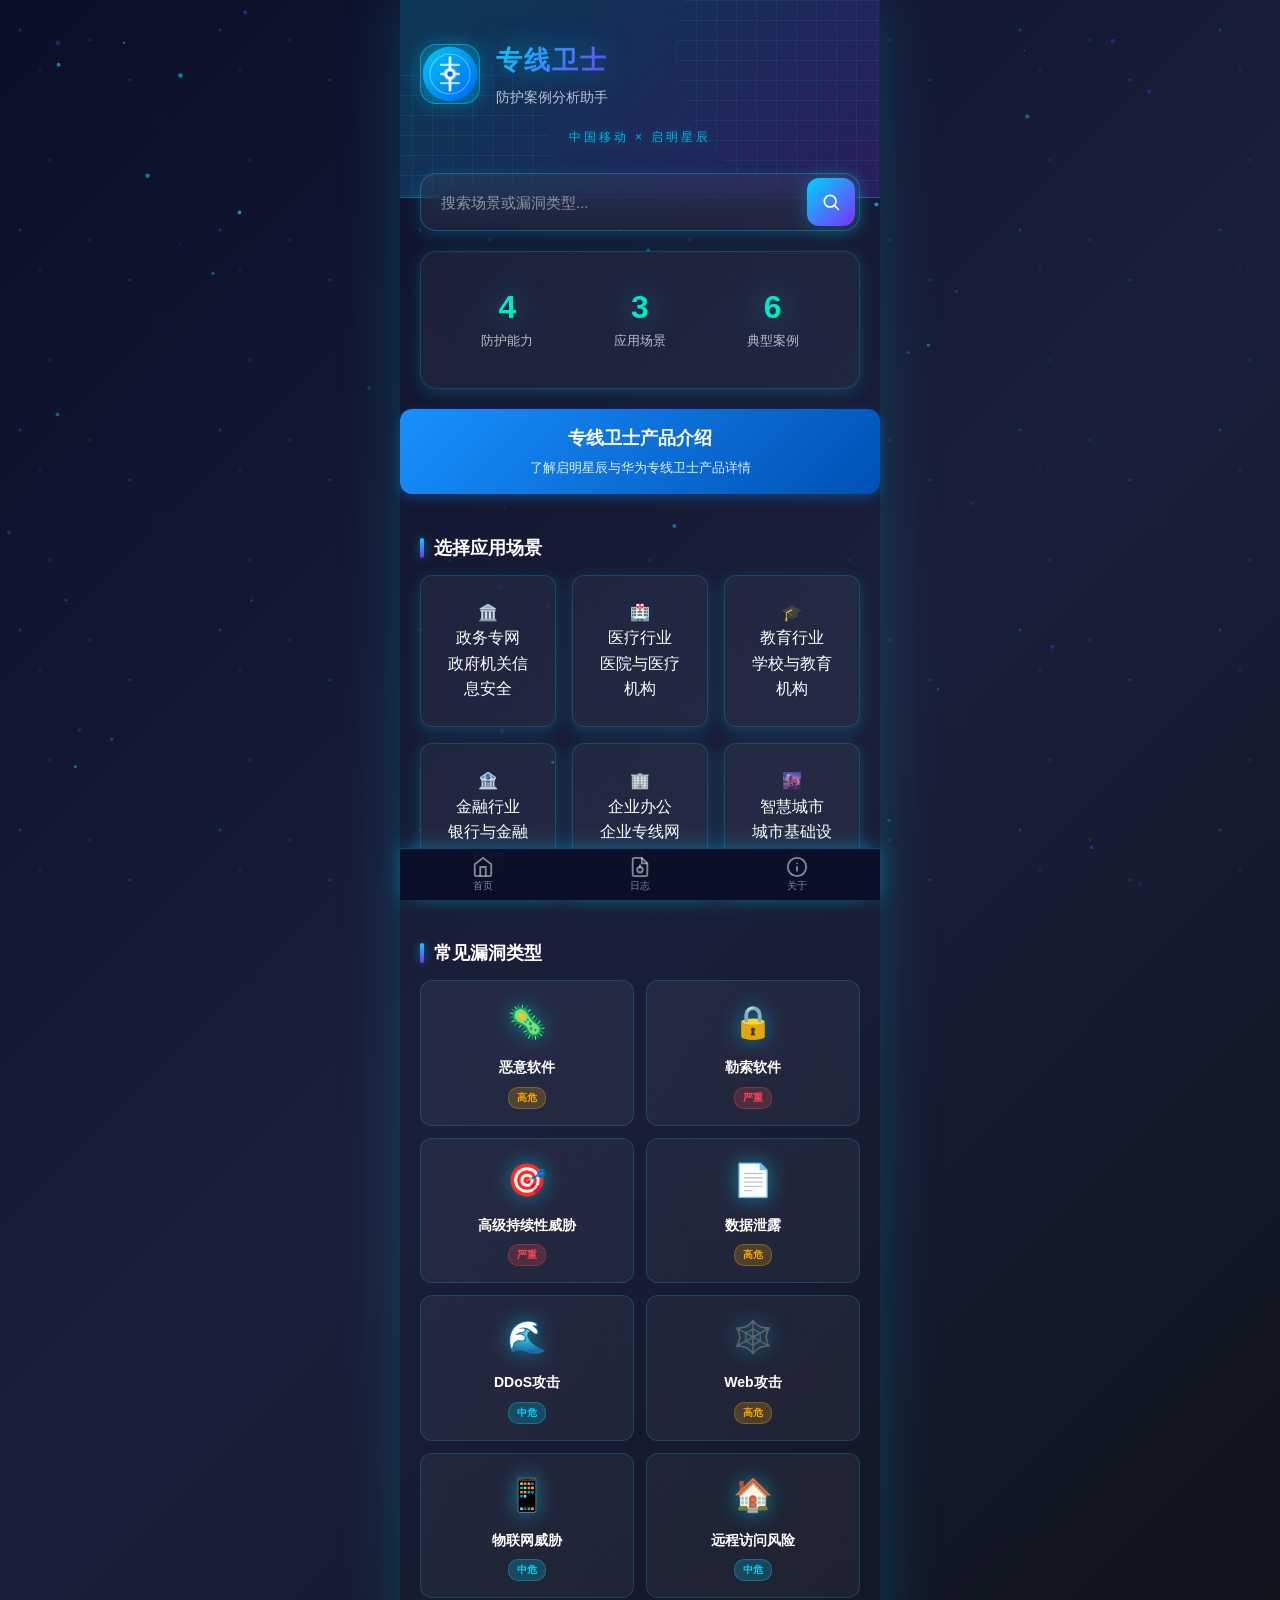
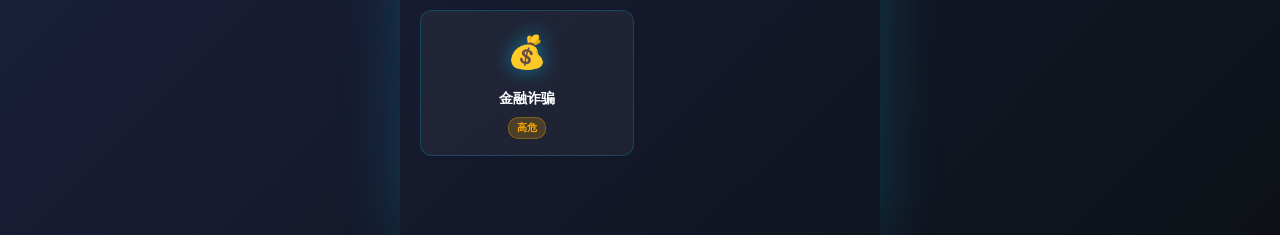
==== commit 35221519: "Upload index.html" ====
--- a/index.html
+++ b/index.html
@@ -1,420 +1,420 @@
-<!DOCTYPE html>
-<html lang="zh-CN">
-<head>
-    <meta charset="UTF-8">
-    <meta name="viewport" content="width=device-width, initial-scale=1.0, maximum-scale=1.0, user-scalable=no, viewport-fit=cover">
-    <meta name="apple-mobile-web-app-capable" content="yes">
-    <meta name="apple-mobile-web-app-status-bar-style" content="black-translucent">
-    <meta name="theme-color" content="#ffffff">
-    <meta name="apple-mobile-web-app-title" content="专线卫士">
-    <title>专线卫士 - 防护案例分析助手</title>
-    <link rel="stylesheet" href="styles-tech.css">
-    <link rel="stylesheet" href="log-analysis-styles.css">
-    <link rel="icon" href="data:image/svg+xml,<svg xmlns='http://www.w3.org/2000/svg' viewBox='0 0 100 100'><text y='.9em' font-size='90'>🛡️</text></svg>">
-    <style>
-        /* 终极适配：确保底部导航栏不被浏览器工具栏遮挡 */
-        :root {
-            --safe-area-inset-bottom: env(safe-area-inset-bottom, 0px);
-            --safe-area-inset-bottom-constant: constant(safe-area-inset-bottom, 0px);
-        }
-        
-        /* 针对不支持env()的浏览器的降级方案 */
-        @supports not (padding-bottom: env(safe-area-inset-bottom)) {
-            .tab-bar {
-                padding-bottom: 60px !important;
-            }
-            #app {
-                padding-bottom: 100px !important;
-            }
-        }
-        
-        /* 针对iOS Safari的特殊处理 */
-        @supports (-webkit-touch-callout: none) {
-            .tab-bar {
-                padding-bottom: calc(70px + env(safe-area-inset-bottom, 0px)) !important;
-            }
-            #app {
-                padding-bottom: calc(120px + env(safe-area-inset-bottom, 0px)) !important;
-            }
-        }
-    </style>
-</head>
-<body>
-    <!-- 全局背景装饰 -->
-    <div class="bg-decor">
-        <div class="bg-orb bg-orb-1"></div>
-        <div class="bg-orb bg-orb-2"></div>
-        <div class="bg-orb bg-orb-3"></div>
-        <div class="bg-grid"></div>
-    </div>
-
-    <div id="app">
-        <!-- 页面容器 -->
-        <div class="page-container">
-            <!-- 首页 -->
-            <div id="home-page" class="page active">
-                <div class="header">
-                    <div class="logo-section">
-                        <div class="logo-icon">
-                            <svg viewBox="0 0 64 64" width="64" height="64">
-                                <defs>
-                                    <linearGradient id="logoGrad" x1="0%" y1="0%" x2="100%" y2="100%">
-                                        <stop offset="0%" style="stop-color:#00d4ff"/>
-                                        <stop offset="100%" style="stop-color:#0066ff"/>
-                                    </linearGradient>
-                                    <filter id="logoGlow">
-                                        <feGaussianBlur stdDeviation="2" result="blur"/>
-                                        <feComposite in="SourceGraphic" in2="blur" operator="over"/>
-                                    </filter>
-                                </defs>
-                                <circle cx="32" cy="32" r="30" fill="url(#logoGrad)" opacity="0.9"/>
-                                <circle cx="32" cy="32" r="22" fill="none" stroke="rgba(255,255,255,0.3)" stroke-width="1.5"/>
-                                <path d="M32 14 L32 50" stroke="white" stroke-width="3" stroke-linecap="round" opacity="0.9"/>
-                                <path d="M22 22 L42 22" stroke="white" stroke-width="2.5" stroke-linecap="round" opacity="0.7"/>
-                                <path d="M22 32 L42 32" stroke="white" stroke-width="2.5" stroke-linecap="round" opacity="0.7"/>
-                                <path d="M22 42 L42 42" stroke="white" stroke-width="2.5" stroke-linecap="round" opacity="0.7"/>
-                                <circle cx="32" cy="32" r="6" fill="white" filter="url(#logoGlow)"/>
-                                <circle cx="32" cy="32" r="3" fill="#0066ff"/>
-                            </svg>
-                        </div>
-                        <div class="logo-text">
-                            <h1>专线卫士</h1>
-                            <p>防护案例分析助手</p>
-                        </div>
-                    </div>
-                    <div class="subtitle">中国移动 × 启明星辰</div>
-                </div>
-                
-                <div class="search-box">
-                    <input type="text" id="search-input" placeholder="搜索场景或漏洞类型...">
-                    <button class="search-btn">
-                        <svg viewBox="0 0 24 24" width="20" height="20">
-                            <circle cx="11" cy="11" r="7" fill="none" stroke="currentColor" stroke-width="2"/>
-                            <line x1="16" y1="16" x2="21" y2="21" stroke="currentColor" stroke-width="2" stroke-linecap="round"/>
-                        </svg>
-                    </button>
-                </div>
-                
-                <div class="quick-stats">
-                    <div class="stat-item" onclick="switchTab('solutions')">
-                        <span class="stat-num">8</span>
-                        <span class="stat-label">防护能力</span>
-                    </div>
-                    <div class="stat-item" onclick="switchTab('scenarios')">
-                        <span class="stat-num">6</span>
-                        <span class="stat-label">应用场景</span>
-                    </div>
-                    <div class="stat-item" onclick="switchTab('cases')">
-                        <span class="stat-num">12</span>
-                        <span class="stat-label">典型案例</span>
-                    </div>
-                </div>
-                
-                <div class="product-button" onclick="window.location.href='product.html'" style="
-                    background: linear-gradient(135deg, #1890ff 0%, #0050b3 100%);
-                    color: white;
-                    padding: 15px;
-                    border-radius: 12px;
-                    margin: 20px 0;
-                    text-align: center;
-                    box-shadow: 0 4px 12px rgba(24, 144, 255, 0.3);
-                    cursor: pointer;
-                ">
-                    <div style="font-size: 18px; font-weight: 600; margin-bottom: 5px;">专线卫士产品介绍</div>
-                    <div style="font-size: 13px; opacity: 0.9;">了解启明星辰与华为专线卫士产品详情</div>
-                </div>
-                
-                <div class="section-title">
-                    <span>选择应用场景</span>
-                </div>
-                
-                <div class="scenario-grid" id="scenario-grid">
-                    <!-- 场景卡片将由JS动态生成 -->
-                </div>
-                
-                <div class="section-title">
-                    <span>常见漏洞类型</span>
-                </div>
-                
-                <div class="vulnerability-list" id="vulnerability-list">
-                    <!-- 漏洞类型将由JS动态生成 -->
-                </div>
-            </div>
-            
-            <!-- 场景详情页 -->
-            <div id="scenario-page" class="page">
-                <div class="page-header">
-                    <button class="back-btn" onclick="goBack()">
-                        <svg viewBox="0 0 24 24" width="24" height="24">
-                            <path d="M15 18l-6-6 6-6" fill="none" stroke="currentColor" stroke-width="2" stroke-linecap="round" stroke-linejoin="round"/>
-                        </svg>
-                    </button>
-                    <h2 id="scenario-title">场景名称</h2>
-                </div>
-                
-                <div class="scenario-info">
-                    <div class="info-card">
-                        <div class="info-icon">
-                            <svg viewBox="0 0 24 24" width="24" height="24">
-                                <circle cx="12" cy="12" r="10" fill="none" stroke="#1890ff" stroke-width="2"/>
-                                <path d="M12 6v6l4 2" fill="none" stroke="#1890ff" stroke-width="2" stroke-linecap="round"/>
-                            </svg>
-                        </div>
-                        <div class="info-content">
-                            <h4>安全挑战</h4>
-                            <p id="scenario-challenge">-</p>
-                        </div>
-                    </div>
-                </div>
-                
-                <div class="section-title">
-                    <span>相关漏洞类型</span>
-                </div>
-                
-                <div class="scenario-vulnerabilities" id="scenario-vulnerabilities">
-                    <!-- 相关漏洞将由JS动态生成 -->
-                </div>
-                
-                <div class="section-title">
-                    <span>防护案例</span>
-                </div>
-                
-                <div class="case-list" id="case-list">
-                    <!-- 案例将由JS动态生成 -->
-                </div>
-                
-                <div class="section-title">
-                    <span>专线卫士防护方案</span>
-                </div>
-                
-                <div class="solution-card" id="solution-card">
-                    <!-- 防护方案将由JS动态生成 -->
-                </div>
-            </div>
-            
-            <!-- 案例详情页 -->
-            <div id="case-page" class="page">
-                <div class="page-header">
-                    <button class="back-btn" onclick="goBack()">
-                        <svg viewBox="0 0 24 24" width="24" height="24">
-                            <path d="M15 18l-6-6 6-6" fill="none" stroke="currentColor" stroke-width="2" stroke-linecap="round" stroke-linejoin="round"/>
-                        </svg>
-                    </button>
-                    <h2>案例详情</h2>
-                </div>
-                
-                <div class="case-detail" id="case-detail">
-                    <!-- 案例详情将由JS动态生成 -->
-                </div>
-            </div>
-            
-            <!-- 漏洞详情页 -->
-            <div id="vuln-page" class="page">
-                <div class="page-header">
-                    <button class="back-btn" onclick="goBack()">
-                        <svg viewBox="0 0 24 24" width="24" height="24">
-                            <path d="M15 18l-6-6 6-6" fill="none" stroke="currentColor" stroke-width="2" stroke-linecap="round" stroke-linejoin="round"/>
-                        </svg>
-                    </button>
-                    <h2 id="vuln-title">漏洞类型</h2>
-                </div>
-                
-                <div class="vuln-detail" id="vuln-detail">
-                    <!-- 漏洞详情将由JS动态生成 -->
-                </div>
-            </div>
-            
-            <!-- 场景列表页（独立） -->
-            <div id="scenarios-page" class="page">
-                <div class="page-header">
-                    <button class="back-btn" onclick="goBack()">
-                        <svg viewBox="0 0 24 24" width="24" height="24">
-                            <path d="M15 18l-6-6 6-6" fill="none" stroke="currentColor" stroke-width="2" stroke-linecap="round" stroke-linejoin="round"/>
-                        </svg>
-                    </button>
-                    <div class="page-title">
-                        <h2>应用场景</h2>
-                        <p>选择行业场景，查看防护案例</p>
-                    </div>
-                </div>
-                <div class="scenario-list-page" id="scenario-list-page">
-                    <!-- 场景列表将由JS动态生成 -->
-                </div>
-            </div>
-            
-            <!-- 漏洞列表页（独立） -->
-            <div id="vulns-page" class="page">
-                <div class="page-header">
-                    <button class="back-btn" onclick="goBack()">
-                        <svg viewBox="0 0 24 24" width="24" height="24">
-                            <path d="M15 18l-6-6 6-6" fill="none" stroke="currentColor" stroke-width="2" stroke-linecap="round" stroke-linejoin="round"/>
-                        </svg>
-                    </button>
-                    <div class="page-title">
-                        <h2>漏洞类型</h2>
-                        <p>了解常见安全威胁与防护方案</p>
-                    </div>
-                </div>
-                <div class="vuln-list-page" id="vuln-list-page">
-                    <!-- 漏洞列表将由JS动态生成 -->
-                </div>
-            </div>
-            
-            <!-- 防护能力页面 -->
-            <div id="solutions-page" class="page">
-                <div class="page-header">
-                    <button class="back-btn" onclick="goBack()">
-                        <svg viewBox="0 0 24 24" width="24" height="24">
-                            <path d="M15 18l-6-6 6-6" fill="none" stroke="currentColor" stroke-width="2" stroke-linecap="round" stroke-linejoin="round"/>
-                        </svg>
-                    </button>
-                    <div class="page-title">
-                        <h2>防护能力</h2>
-                        <p>专线卫士八大核心防护能力</p>
-                    </div>
-                </div>
-                <div class="solutions-list" id="solutions-list">
-                    <!-- 防护能力列表将由JS动态生成 -->
-                </div>
-            </div>
-            
-            <!-- 典型案例页面 -->
-            <div id="cases-page" class="page">
-                <div class="page-header">
-                    <button class="back-btn" onclick="goBack()">
-                        <svg viewBox="0 0 24 24" width="24" height="24">
-                            <path d="M15 18l-6-6 6-6" fill="none" stroke="currentColor" stroke-width="2" stroke-linecap="round" stroke-linejoin="round"/>
-                        </svg>
-                    </button>
-                    <div class="page-title">
-                        <h2>典型案例</h2>
-                        <p>各行业安全防护成功案例</p>
-                    </div>
-                </div>
-                <div class="cases-list" id="cases-list">
-                    <!-- 典型案例列表将由JS动态生成 -->
-                </div>
-            </div>
-            
-            <!-- 关于页面 -->
-            <div id="about-page" class="page">
-                <div class="page-header">
-                    <button class="back-btn" onclick="goBack()">
-                        <svg viewBox="0 0 24 24" width="24" height="24">
-                            <path d="M15 18l-6-6 6-6" fill="none" stroke="currentColor" stroke-width="2" stroke-linecap="round" stroke-linejoin="round"/>
-                        </svg>
-                    </button>
-                    <div class="page-title">
-                        <h2>关于</h2>
-                        <p>产品信息与相关协议</p>
-                    </div>
-                </div>
-                <div class="about-content" id="about-content">
-                    <!-- 关于页面内容将由JS动态生成 -->
-                </div>
-            </div>
-            
-            <!-- 案例详情页 -->
-            <div id="case-detail-page" class="page">
-                <div class="page-header">
-                    <button class="back-btn" onclick="goBack()">
-                        <svg viewBox="0 0 24 24" width="24" height="24">
-                            <path d="M15 18l-6-6 6-6" fill="none" stroke="currentColor" stroke-width="2" stroke-linecap="round" stroke-linejoin="round"/>
-                        </svg>
-                    </button>
-                    <div class="page-title">
-                        <h2>案例详情</h2>
-                        <p>查看完整案例信息</p>
-                    </div>
-                </div>
-                <div class="case-detail-content" id="case-detail-content">
-                    <!-- 案例详情内容将由JS动态生成 -->
-                </div>
-            </div>
-            
-            <!-- 日志分析页面 -->
-            <div id="log-analysis-page" class="page">
-                <div class="page-header">
-                    <button class="back-btn" onclick="goBack()">
-                        <svg viewBox="0 0 24 24" width="24" height="24">
-                            <path d="M15 18l-6-6 6-6" fill="none" stroke="currentColor" stroke-width="2" stroke-linecap="round" stroke-linejoin="round"/>
-                        </svg>
-                    </button>
-                    <div class="page-title">
-                        <h2>日志分析</h2>
-                        <p>上传日志，智能分析安全威胁</p>
-                    </div>
-                </div>
-                <div class="log-analysis-content" id="log-analysis-content">
-                    <!-- 日志分析内容将由JS动态生成 -->
-                </div>
-            </div>
-
-            <!-- 协议详情页 -->
-            <div id="agreement-page" class="page">
-                <div class="page-header">
-                    <button class="back-btn" onclick="goBack()">
-                        <svg viewBox="0 0 24 24" width="24" height="24">
-                            <path d="M15 18l-6-6 6-6" fill="none" stroke="currentColor" stroke-width="2" stroke-linecap="round" stroke-linejoin="round"/>
-                        </svg>
-                    </button>
-                    <div class="page-title">
-                        <h2 id="agreement-title">协议详情</h2>
-                    </div>
-                </div>
-                <div class="agreement-content" id="agreement-content">
-                    <!-- 协议内容将由JS动态生成 -->
-                </div>
-            </div>
-            
-            <!-- 证书详情页 -->
-            <div id="certificate-page" class="page">
-                <div class="page-header">
-                    <button class="back-btn" onclick="goBack()">
-                        <svg viewBox="0 0 24 24" width="24" height="24">
-                            <path d="M15 18l-6-6 6-6" fill="none" stroke="currentColor" stroke-width="2" stroke-linecap="round" stroke-linejoin="round"/>
-                        </svg>
-                    </button>
-                    <div class="page-title">
-                        <h2 id="certificate-title">证书详情</h2>
-                    </div>
-                </div>
-                <div class="certificate-content" id="certificate-content">
-                    <!-- 证书内容将由JS动态生成 -->
-                </div>
-            </div>
-            
-        </div>
-        
-        <!-- 底部导航 -->
-        <div class="tab-bar">
-            <div class="tab-item" data-page="home" onclick="switchTab('home')">
-                <svg viewBox="0 0 24 24" width="24" height="24">
-                    <path d="M3 9l9-7 9 7v11a2 2 0 01-2 2H5a2 2 0 01-2-2V9z" fill="none" stroke="currentColor" stroke-width="2"/>
-                    <polyline points="9,22 9,12 15,12 15,22" fill="none" stroke="currentColor" stroke-width="2"/>
-                </svg>
-                <span>首页</span>
-            </div>
-            <div class="tab-item" data-page="log-analysis" onclick="switchTab('log-analysis')">
-                <svg viewBox="0 0 24 24" width="24" height="24">
-                    <path d="M14 2H6a2 2 0 00-2 2v16a2 2 0 002 2h12a2 2 0 002-2V8z" fill="none" stroke="currentColor" stroke-width="2"/>
-                    <polyline points="14,2 14,8 20,8" fill="none" stroke="currentColor" stroke-width="2"/>
-                    <circle cx="12" cy="15" r="3" fill="none" stroke="currentColor" stroke-width="2"/>
-                    <line x1="12" y1="12" x2="12" y2="10" stroke="currentColor" stroke-width="2" stroke-linecap="round"/>
-                </svg>
-                <span>日志</span>
-            </div>
-            <div class="tab-item" data-page="about" onclick="switchTab('about')">
-                <svg viewBox="0 0 24 24" width="24" height="24">
-                    <circle cx="12" cy="12" r="10" fill="none" stroke="currentColor" stroke-width="2"/>
-                    <path d="M12 16v-4M12 8h.01" fill="none" stroke="currentColor" stroke-width="2" stroke-linecap="round"/>
-                </svg>
-                <span>关于</span>
-            </div>
-        </div>
-    </div>
-
-    <script src="app.js"></script>
-    <script src="effects.js"></script>
-</body>
+<!DOCTYPE html>
+<html lang="zh-CN">
+<head>
+    <meta charset="UTF-8">
+    <meta name="viewport" content="width=device-width, initial-scale=1.0, maximum-scale=1.0, user-scalable=no, viewport-fit=cover">
+    <meta name="apple-mobile-web-app-capable" content="yes">
+    <meta name="apple-mobile-web-app-status-bar-style" content="black-translucent">
+    <meta name="theme-color" content="#ffffff">
+    <meta name="apple-mobile-web-app-title" content="专线卫士">
+    <title>专线卫士 - 防护案例分析助手</title>
+    <link rel="stylesheet" href="styles-tech.css">
+    <link rel="stylesheet" href="log-analysis-styles.css">
+    <link rel="icon" href="data:image/svg+xml,<svg xmlns='http://www.w3.org/2000/svg' viewBox='0 0 100 100'><text y='.9em' font-size='90'>🛡️</text></svg>">
+    <style>
+        /* 终极适配：确保底部导航栏不被浏览器工具栏遮挡 */
+        :root {
+            --safe-area-inset-bottom: env(safe-area-inset-bottom, 0px);
+            --safe-area-inset-bottom-constant: constant(safe-area-inset-bottom, 0px);
+        }
+        
+        /* 针对不支持env()的浏览器的降级方案 */
+        @supports not (padding-bottom: env(safe-area-inset-bottom)) {
+            .tab-bar {
+                padding-bottom: 60px !important;
+            }
+            #app {
+                padding-bottom: 100px !important;
+            }
+        }
+        
+        /* 针对iOS Safari的特殊处理 */
+        @supports (-webkit-touch-callout: none) {
+            .tab-bar {
+                padding-bottom: calc(70px + env(safe-area-inset-bottom, 0px)) !important;
+            }
+            #app {
+                padding-bottom: calc(120px + env(safe-area-inset-bottom, 0px)) !important;
+            }
+        }
+    </style>
+</head>
+<body>
+    <!-- 全局背景装饰 -->
+    <div class="bg-decor">
+        <div class="bg-orb bg-orb-1"></div>
+        <div class="bg-orb bg-orb-2"></div>
+        <div class="bg-orb bg-orb-3"></div>
+        <div class="bg-grid"></div>
+    </div>
+
+    <div id="app">
+        <!-- 页面容器 -->
+        <div class="page-container">
+            <!-- 首页 -->
+            <div id="home-page" class="page active">
+                <div class="header">
+                    <div class="logo-section">
+                        <div class="logo-icon">
+                            <svg viewBox="0 0 64 64" width="64" height="64">
+                                <defs>
+                                    <linearGradient id="logoGrad" x1="0%" y1="0%" x2="100%" y2="100%">
+                                        <stop offset="0%" style="stop-color:#00d4ff"/>
+                                        <stop offset="100%" style="stop-color:#0066ff"/>
+                                    </linearGradient>
+                                    <filter id="logoGlow">
+                                        <feGaussianBlur stdDeviation="2" result="blur"/>
+                                        <feComposite in="SourceGraphic" in2="blur" operator="over"/>
+                                    </filter>
+                                </defs>
+                                <circle cx="32" cy="32" r="30" fill="url(#logoGrad)" opacity="0.9"/>
+                                <circle cx="32" cy="32" r="22" fill="none" stroke="rgba(255,255,255,0.3)" stroke-width="1.5"/>
+                                <path d="M32 14 L32 50" stroke="white" stroke-width="3" stroke-linecap="round" opacity="0.9"/>
+                                <path d="M22 22 L42 22" stroke="white" stroke-width="2.5" stroke-linecap="round" opacity="0.7"/>
+                                <path d="M22 32 L42 32" stroke="white" stroke-width="2.5" stroke-linecap="round" opacity="0.7"/>
+                                <path d="M22 42 L42 42" stroke="white" stroke-width="2.5" stroke-linecap="round" opacity="0.7"/>
+                                <circle cx="32" cy="32" r="6" fill="white" filter="url(#logoGlow)"/>
+                                <circle cx="32" cy="32" r="3" fill="#0066ff"/>
+                            </svg>
+                        </div>
+                        <div class="logo-text">
+                            <h1>专线卫士</h1>
+                            <p>防护案例分析助手</p>
+                        </div>
+                    </div>
+                    <div class="subtitle">中国移动 × 启明星辰</div>
+                </div>
+                
+                <div class="search-box">
+                    <input type="text" id="search-input" placeholder="搜索场景或漏洞类型...">
+                    <button class="search-btn">
+                        <svg viewBox="0 0 24 24" width="20" height="20">
+                            <circle cx="11" cy="11" r="7" fill="none" stroke="currentColor" stroke-width="2"/>
+                            <line x1="16" y1="16" x2="21" y2="21" stroke="currentColor" stroke-width="2" stroke-linecap="round"/>
+                        </svg>
+                    </button>
+                </div>
+                
+                <div class="quick-stats">
+                    <div class="stat-item" onclick="switchTab('solutions')">
+                        <span class="stat-num">8</span>
+                        <span class="stat-label">防护能力</span>
+                    </div>
+                    <div class="stat-item" onclick="switchTab('scenarios')">
+                        <span class="stat-num">6</span>
+                        <span class="stat-label">应用场景</span>
+                    </div>
+                    <div class="stat-item" onclick="switchTab('cases')">
+                        <span class="stat-num">12</span>
+                        <span class="stat-label">典型案例</span>
+                    </div>
+                </div>
+                
+                <div class="product-button" onclick="window.location.href='product.html'" style="
+                    background: linear-gradient(135deg, #1890ff 0%, #0050b3 100%);
+                    color: white;
+                    padding: 15px;
+                    border-radius: 12px;
+                    margin: 20px 0;
+                    text-align: center;
+                    box-shadow: 0 4px 12px rgba(24, 144, 255, 0.3);
+                    cursor: pointer;
+                ">
+                    <div style="font-size: 18px; font-weight: 600; margin-bottom: 5px;">专线卫士产品介绍</div>
+                    <div style="font-size: 13px; opacity: 0.9;">了解启明星辰与华为专线卫士产品详情</div>
+                </div>
+                
+                <div class="section-title">
+                    <span>选择应用场景</span>
+                </div>
+                
+                <div class="scenario-grid" id="scenario-grid">
+                    <!-- 场景卡片将由JS动态生成 -->
+                </div>
+                
+                <div class="section-title">
+                    <span>常见漏洞类型</span>
+                </div>
+                
+                <div class="vulnerability-list" id="vulnerability-list">
+                    <!-- 漏洞类型将由JS动态生成 -->
+                </div>
+            </div>
+            
+            <!-- 场景详情页 -->
+            <div id="scenario-page" class="page">
+                <div class="page-header">
+                    <button class="back-btn" onclick="goBack()">
+                        <svg viewBox="0 0 24 24" width="24" height="24">
+                            <path d="M15 18l-6-6 6-6" fill="none" stroke="currentColor" stroke-width="2" stroke-linecap="round" stroke-linejoin="round"/>
+                        </svg>
+                    </button>
+                    <h2 id="scenario-title">场景名称</h2>
+                </div>
+                
+                <div class="scenario-info">
+                    <div class="info-card">
+                        <div class="info-icon">
+                            <svg viewBox="0 0 24 24" width="24" height="24">
+                                <circle cx="12" cy="12" r="10" fill="none" stroke="#1890ff" stroke-width="2"/>
+                                <path d="M12 6v6l4 2" fill="none" stroke="#1890ff" stroke-width="2" stroke-linecap="round"/>
+                            </svg>
+                        </div>
+                        <div class="info-content">
+                            <h4>安全挑战</h4>
+                            <p id="scenario-challenge">-</p>
+                        </div>
+                    </div>
+                </div>
+                
+                <div class="section-title">
+                    <span>相关漏洞类型</span>
+                </div>
+                
+                <div class="scenario-vulnerabilities" id="scenario-vulnerabilities">
+                    <!-- 相关漏洞将由JS动态生成 -->
+                </div>
+                
+                <div class="section-title">
+                    <span>防护案例</span>
+                </div>
+                
+                <div class="case-list" id="case-list">
+                    <!-- 案例将由JS动态生成 -->
+                </div>
+                
+                <div class="section-title">
+                    <span>专线卫士防护方案</span>
+                </div>
+                
+                <div class="solution-card" id="solution-card">
+                    <!-- 防护方案将由JS动态生成 -->
+                </div>
+            </div>
+            
+            <!-- 案例详情页 -->
+            <div id="case-page" class="page">
+                <div class="page-header">
+                    <button class="back-btn" onclick="goBack()">
+                        <svg viewBox="0 0 24 24" width="24" height="24">
+                            <path d="M15 18l-6-6 6-6" fill="none" stroke="currentColor" stroke-width="2" stroke-linecap="round" stroke-linejoin="round"/>
+                        </svg>
+                    </button>
+                    <h2>案例详情</h2>
+                </div>
+                
+                <div class="case-detail" id="case-detail">
+                    <!-- 案例详情将由JS动态生成 -->
+                </div>
+            </div>
+            
+            <!-- 漏洞详情页 -->
+            <div id="vuln-page" class="page">
+                <div class="page-header">
+                    <button class="back-btn" onclick="goBack()">
+                        <svg viewBox="0 0 24 24" width="24" height="24">
+                            <path d="M15 18l-6-6 6-6" fill="none" stroke="currentColor" stroke-width="2" stroke-linecap="round" stroke-linejoin="round"/>
+                        </svg>
+                    </button>
+                    <h2 id="vuln-title">漏洞类型</h2>
+                </div>
+                
+                <div class="vuln-detail" id="vuln-detail">
+                    <!-- 漏洞详情将由JS动态生成 -->
+                </div>
+            </div>
+            
+            <!-- 场景列表页（独立） -->
+            <div id="scenarios-page" class="page">
+                <div class="page-header">
+                    <button class="back-btn" onclick="goBack()">
+                        <svg viewBox="0 0 24 24" width="24" height="24">
+                            <path d="M15 18l-6-6 6-6" fill="none" stroke="currentColor" stroke-width="2" stroke-linecap="round" stroke-linejoin="round"/>
+                        </svg>
+                    </button>
+                    <div class="page-title">
+                        <h2>应用场景</h2>
+                        <p>选择行业场景，查看防护案例</p>
+                    </div>
+                </div>
+                <div class="scenario-list-page" id="scenario-list-page">
+                    <!-- 场景列表将由JS动态生成 -->
+                </div>
+            </div>
+            
+            <!-- 漏洞列表页（独立） -->
+            <div id="vulns-page" class="page">
+                <div class="page-header">
+                    <button class="back-btn" onclick="goBack()">
+                        <svg viewBox="0 0 24 24" width="24" height="24">
+                            <path d="M15 18l-6-6 6-6" fill="none" stroke="currentColor" stroke-width="2" stroke-linecap="round" stroke-linejoin="round"/>
+                        </svg>
+                    </button>
+                    <div class="page-title">
+                        <h2>漏洞类型</h2>
+                        <p>了解常见安全威胁与防护方案</p>
+                    </div>
+                </div>
+                <div class="vuln-list-page" id="vuln-list-page">
+                    <!-- 漏洞列表将由JS动态生成 -->
+                </div>
+            </div>
+            
+            <!-- 防护能力页面 -->
+            <div id="solutions-page" class="page">
+                <div class="page-header">
+                    <button class="back-btn" onclick="goBack()">
+                        <svg viewBox="0 0 24 24" width="24" height="24">
+                            <path d="M15 18l-6-6 6-6" fill="none" stroke="currentColor" stroke-width="2" stroke-linecap="round" stroke-linejoin="round"/>
+                        </svg>
+                    </button>
+                    <div class="page-title">
+                        <h2>防护能力</h2>
+                        <p>专线卫士八大核心防护能力</p>
+                    </div>
+                </div>
+                <div class="solutions-list" id="solutions-list">
+                    <!-- 防护能力列表将由JS动态生成 -->
+                </div>
+            </div>
+            
+            <!-- 典型案例页面 -->
+            <div id="cases-page" class="page">
+                <div class="page-header">
+                    <button class="back-btn" onclick="goBack()">
+                        <svg viewBox="0 0 24 24" width="24" height="24">
+                            <path d="M15 18l-6-6 6-6" fill="none" stroke="currentColor" stroke-width="2" stroke-linecap="round" stroke-linejoin="round"/>
+                        </svg>
+                    </button>
+                    <div class="page-title">
+                        <h2>典型案例</h2>
+                        <p>各行业安全防护成功案例</p>
+                    </div>
+                </div>
+                <div class="cases-list" id="cases-list">
+                    <!-- 典型案例列表将由JS动态生成 -->
+                </div>
+            </div>
+            
+            <!-- 关于页面 -->
+            <div id="about-page" class="page">
+                <div class="page-header">
+                    <button class="back-btn" onclick="goBack()">
+                        <svg viewBox="0 0 24 24" width="24" height="24">
+                            <path d="M15 18l-6-6 6-6" fill="none" stroke="currentColor" stroke-width="2" stroke-linecap="round" stroke-linejoin="round"/>
+                        </svg>
+                    </button>
+                    <div class="page-title">
+                        <h2>关于</h2>
+                        <p>产品信息与相关协议</p>
+                    </div>
+                </div>
+                <div class="about-content" id="about-content">
+                    <!-- 关于页面内容将由JS动态生成 -->
+                </div>
+            </div>
+            
+            <!-- 案例详情页 -->
+            <div id="case-detail-page" class="page">
+                <div class="page-header">
+                    <button class="back-btn" onclick="goBack()">
+                        <svg viewBox="0 0 24 24" width="24" height="24">
+                            <path d="M15 18l-6-6 6-6" fill="none" stroke="currentColor" stroke-width="2" stroke-linecap="round" stroke-linejoin="round"/>
+                        </svg>
+                    </button>
+                    <div class="page-title">
+                        <h2>案例详情</h2>
+                        <p>查看完整案例信息</p>
+                    </div>
+                </div>
+                <div class="case-detail-content" id="case-detail-content">
+                    <!-- 案例详情内容将由JS动态生成 -->
+                </div>
+            </div>
+            
+            <!-- 日志分析页面 -->
+            <div id="log-analysis-page" class="page">
+                <div class="page-header">
+                    <button class="back-btn" onclick="goBack()">
+                        <svg viewBox="0 0 24 24" width="24" height="24">
+                            <path d="M15 18l-6-6 6-6" fill="none" stroke="currentColor" stroke-width="2" stroke-linecap="round" stroke-linejoin="round"/>
+                        </svg>
+                    </button>
+                    <div class="page-title">
+                        <h2>日志分析</h2>
+                        <p>上传日志，智能分析安全威胁</p>
+                    </div>
+                </div>
+                <div class="log-analysis-content" id="log-analysis-content">
+                    <!-- 日志分析内容将由JS动态生成 -->
+                </div>
+            </div>
+
+            <!-- 协议详情页 -->
+            <div id="agreement-page" class="page">
+                <div class="page-header">
+                    <button class="back-btn" onclick="goBack()">
+                        <svg viewBox="0 0 24 24" width="24" height="24">
+                            <path d="M15 18l-6-6 6-6" fill="none" stroke="currentColor" stroke-width="2" stroke-linecap="round" stroke-linejoin="round"/>
+                        </svg>
+                    </button>
+                    <div class="page-title">
+                        <h2 id="agreement-title">协议详情</h2>
+                    </div>
+                </div>
+                <div class="agreement-content" id="agreement-content">
+                    <!-- 协议内容将由JS动态生成 -->
+                </div>
+            </div>
+            
+            <!-- 证书详情页 -->
+            <div id="certificate-page" class="page">
+                <div class="page-header">
+                    <button class="back-btn" onclick="goBack()">
+                        <svg viewBox="0 0 24 24" width="24" height="24">
+                            <path d="M15 18l-6-6 6-6" fill="none" stroke="currentColor" stroke-width="2" stroke-linecap="round" stroke-linejoin="round"/>
+                        </svg>
+                    </button>
+                    <div class="page-title">
+                        <h2 id="certificate-title">证书详情</h2>
+                    </div>
+                </div>
+                <div class="certificate-content" id="certificate-content">
+                    <!-- 证书内容将由JS动态生成 -->
+                </div>
+            </div>
+            
+        </div>
+        
+        <!-- 底部导航 -->
+        <div class="tab-bar">
+            <div class="tab-item" data-page="home" onclick="switchTab('home')">
+                <svg viewBox="0 0 24 24" width="24" height="24">
+                    <path d="M3 9l9-7 9 7v11a2 2 0 01-2 2H5a2 2 0 01-2-2V9z" fill="none" stroke="currentColor" stroke-width="2"/>
+                    <polyline points="9,22 9,12 15,12 15,22" fill="none" stroke="currentColor" stroke-width="2"/>
+                </svg>
+                <span>首页</span>
+            </div>
+            <div class="tab-item" data-page="log-analysis" onclick="switchTab('log-analysis')">
+                <svg viewBox="0 0 24 24" width="24" height="24">
+                    <path d="M14 2H6a2 2 0 00-2 2v16a2 2 0 002 2h12a2 2 0 002-2V8z" fill="none" stroke="currentColor" stroke-width="2"/>
+                    <polyline points="14,2 14,8 20,8" fill="none" stroke="currentColor" stroke-width="2"/>
+                    <circle cx="12" cy="15" r="3" fill="none" stroke="currentColor" stroke-width="2"/>
+                    <line x1="12" y1="12" x2="12" y2="10" stroke="currentColor" stroke-width="2" stroke-linecap="round"/>
+                </svg>
+                <span>日志</span>
+            </div>
+            <div class="tab-item" data-page="about" onclick="switchTab('about')">
+                <svg viewBox="0 0 24 24" width="24" height="24">
+                    <circle cx="12" cy="12" r="10" fill="none" stroke="currentColor" stroke-width="2"/>
+                    <path d="M12 16v-4M12 8h.01" fill="none" stroke="currentColor" stroke-width="2" stroke-linecap="round"/>
+                </svg>
+                <span>关于</span>
+            </div>
+        </div>
+    </div>
+
+    <script src="app.js"></script>
+    <script src="effects.js"></script>
+</body>
 </html>
